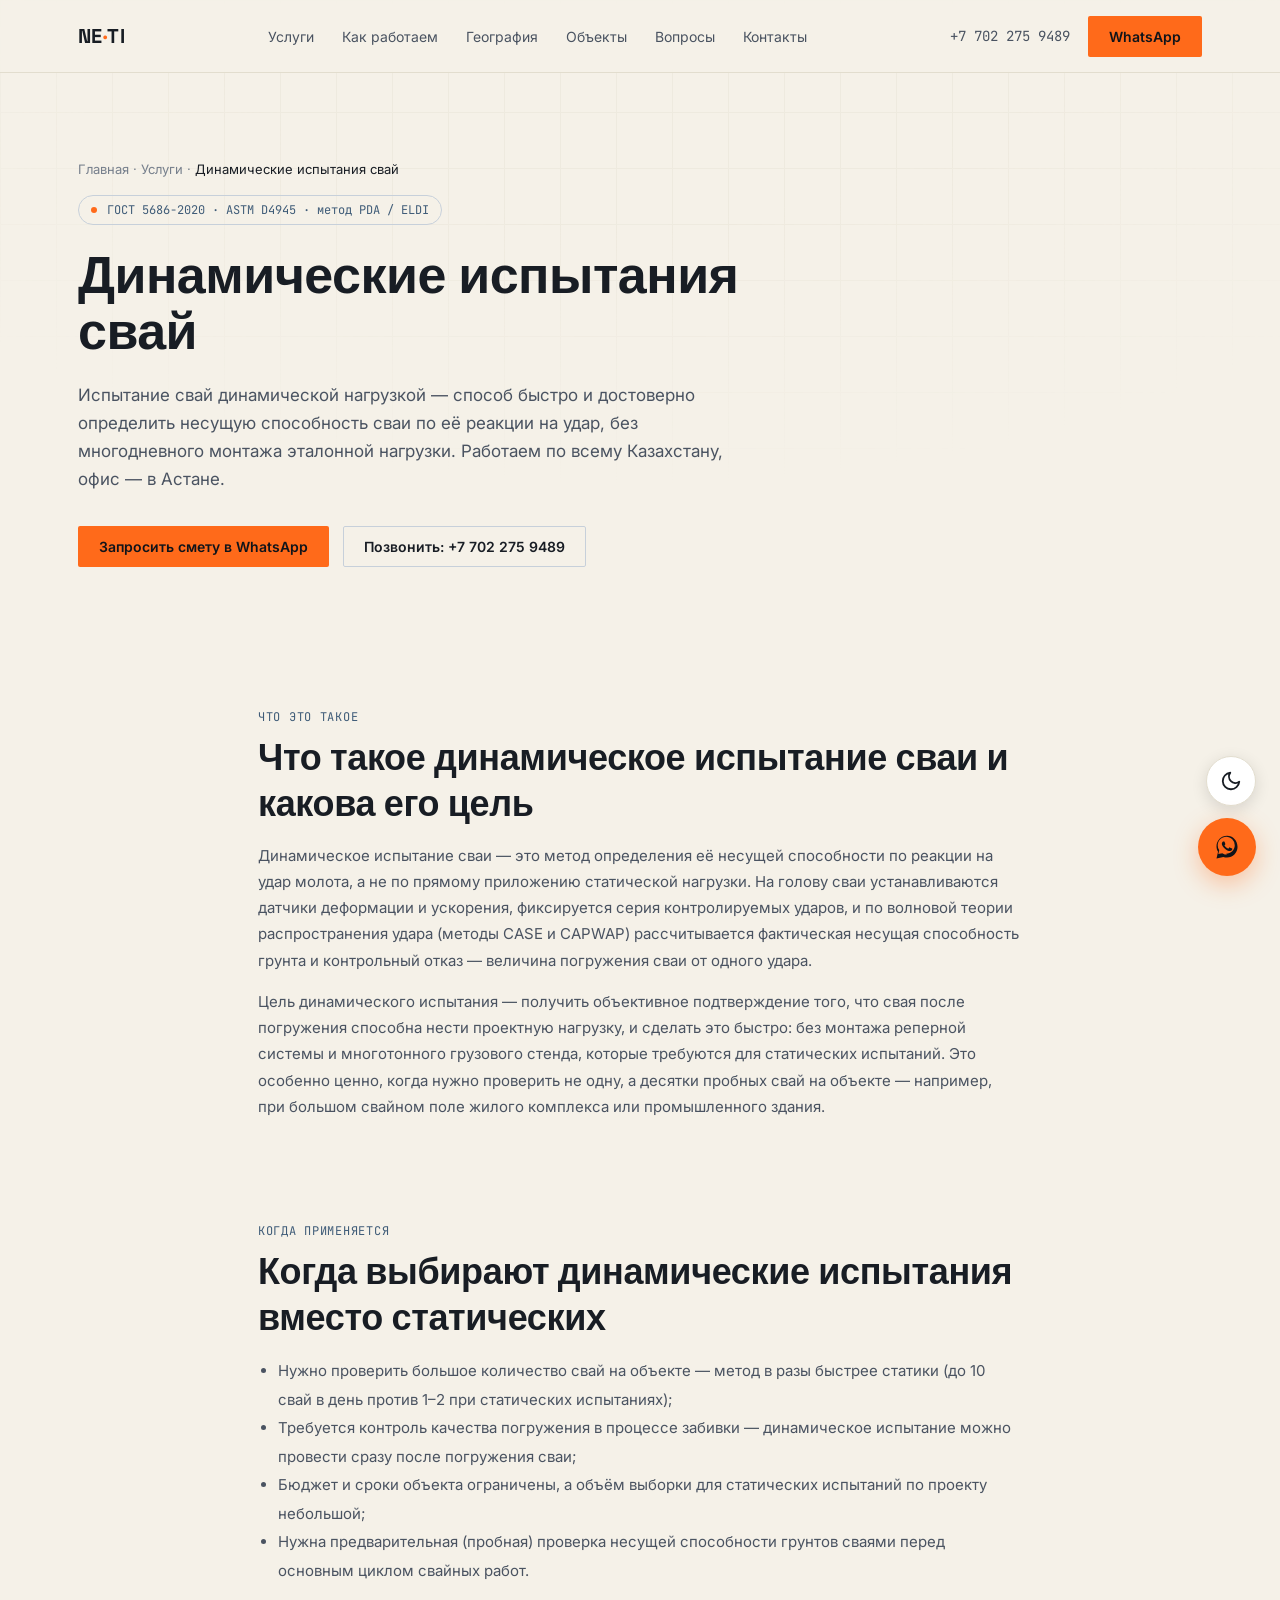
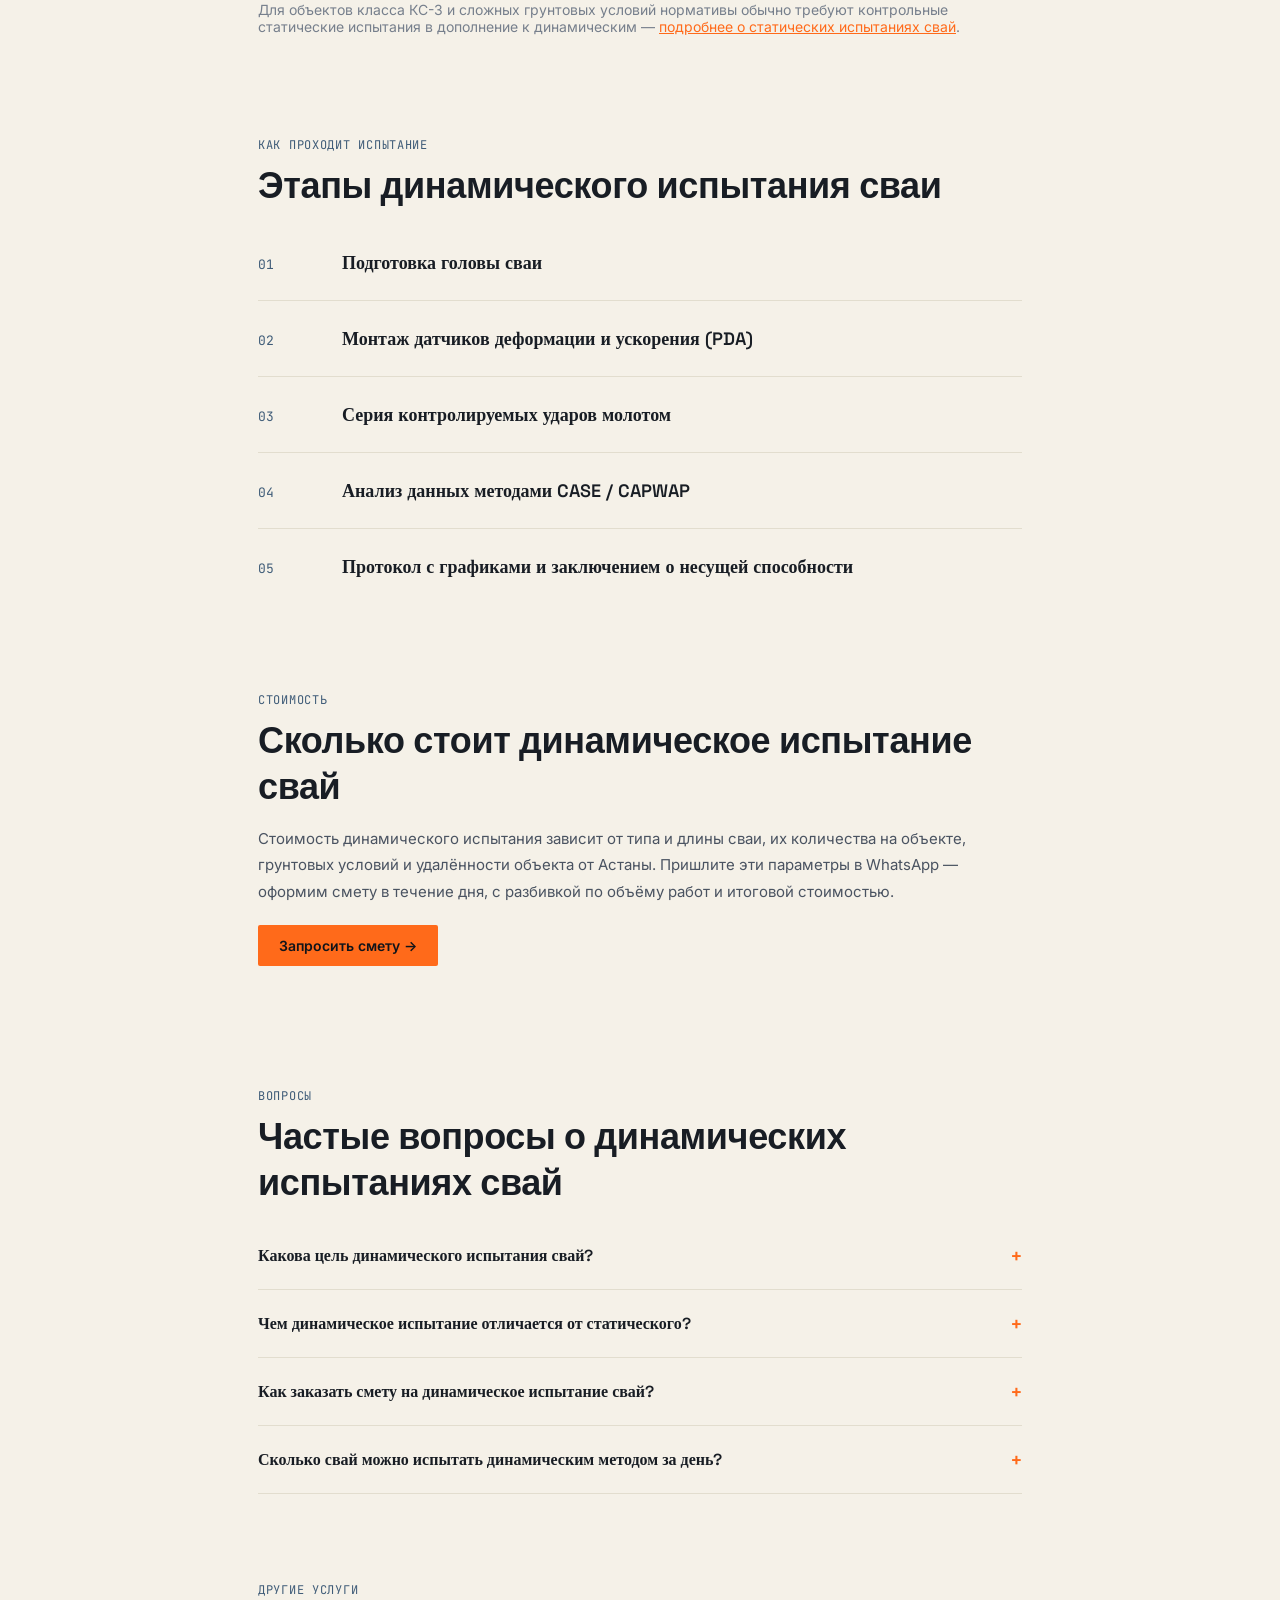
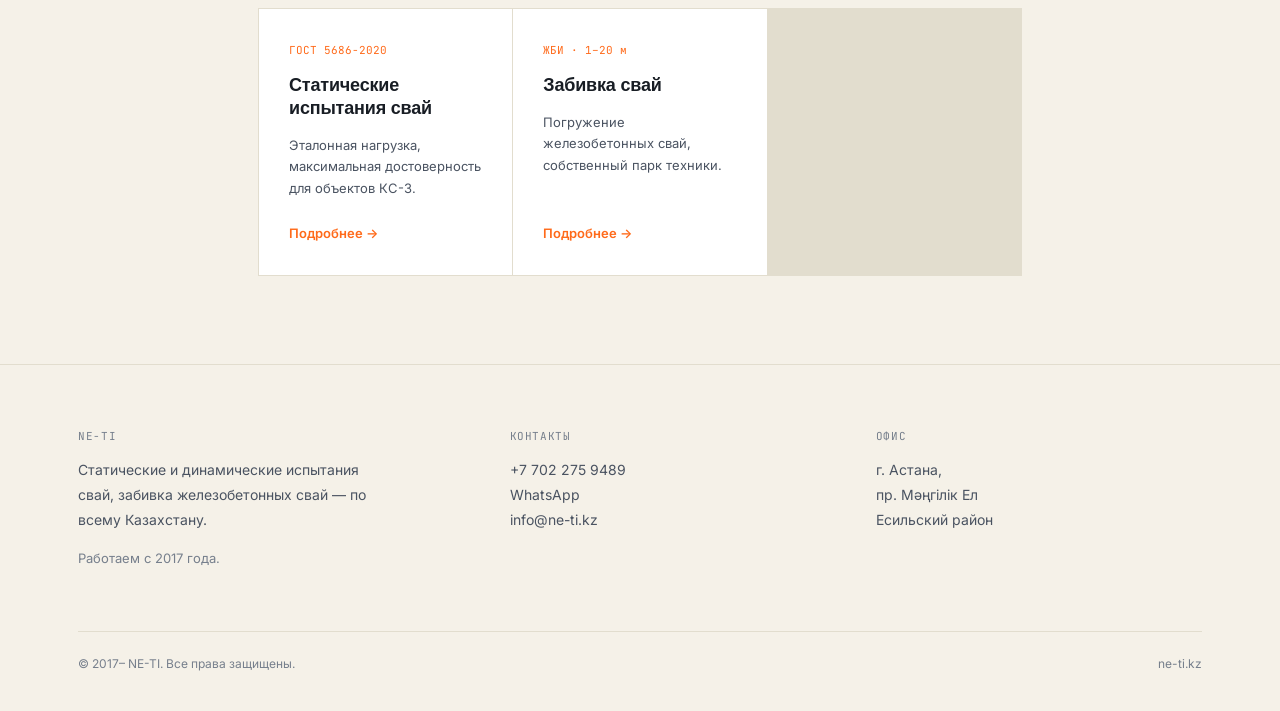
==== dinamicheskie-ispytaniya-svai/index.html @ e2851a37 "Add files via upload" ====
<!DOCTYPE html>
<html lang="ru">
<head>
<script src="/js/theme-init.js"></script>
<meta charset="UTF-8">
<meta name="viewport" content="width=device-width, initial-scale=1.0">
<title>Динамические испытания свай — цена, смета, ГОСТ 5686-2020 | NE-TI, Казахстан</title>
<meta name="description" content="Динамические испытания свай методом PDA/ELDI по ГОСТ 5686-2020: несущая способность, контрольный отказ, смета в течение дня. Работаем по всему Казахстану, офис в Астане.">
<meta name="keywords" content="динамические испытания свай, динамическое испытание свай, испытание свай динамической нагрузкой, динамическое испытание свай смета, цель динамического испытания, метод PDA ELDI, пробные сваи, динамические испытания грунтов, контрольный отказ сваи">
<link rel="canonical" href="https://ne-ti.kz/dinamicheskie-ispytaniya-svai/">

<meta property="og:type" content="website">
<meta property="og:site_name" content="NE-TI">
<meta property="og:title" content="Динамические испытания свай — NE-TI, Казахстан">
<meta property="og:description" content="Испытание свай динамической нагрузкой методом PDA/ELDI по ГОСТ 5686-2020. Смета в течение дня, выезд инженера — 2 дня, по всему Казахстану.">
<meta property="og:url" content="https://ne-ti.kz/dinamicheskie-ispytaniya-svai/">
<meta property="og:image" content="https://ne-ti.kz/images/favicon-512.png">
<meta property="og:locale" content="ru_RU">
<meta name="robots" content="index, follow">
<meta name="geo.region" content="KZ-71">
<meta name="geo.placename" content="Астана">

<link rel="icon" href="/images/favicon.ico" sizes="any">
<link rel="icon" type="image/png" sizes="32x32" href="/images/favicon-32.png">
<link rel="apple-touch-icon" sizes="180x180" href="/images/apple-touch-icon.png">
<meta name="theme-color" content="#10141a">

<link rel="preconnect" href="https://fonts.googleapis.com">
<link rel="preconnect" href="https://fonts.gstatic.com" crossorigin>
<link href="https://fonts.googleapis.com/css2?family=Space+Grotesk:wght@400;500;600;700&family=Inter:wght@400;500;600;700&family=JetBrains+Mono:wght@400;500;600&display=swap" rel="stylesheet">
<link rel="stylesheet" href="/styles.css">

<script type="application/ld+json">
{
  "@context": "https://schema.org",
  "@type": "Service",
  "name": "Динамические испытания свай",
  "serviceType": "Динамическое испытание свай методом PDA/ELDI",
  "description": "Определение несущей способности и контрольного отказа сваи методом PDA/ELDI по ГОСТ 5686-2020.",
  "provider": { "@type": "ProfessionalService", "name": "NE-TI", "telephone": "+7-702-275-9489",
    "address": { "@type": "PostalAddress", "addressLocality": "Астана", "addressCountry": "KZ" } },
  "areaServed": { "@type": "Country", "name": "Казахстан" },
  "url": "https://ne-ti.kz/dinamicheskie-ispytaniya-svai/"
}
</script>
<script type="application/ld+json">
{
  "@context": "https://schema.org",
  "@type": "BreadcrumbList",
  "itemListElement": [
    { "@type": "ListItem", "position": 1, "name": "Главная", "item": "https://ne-ti.kz/" },
    { "@type": "ListItem", "position": 2, "name": "Услуги", "item": "https://ne-ti.kz/#services" },
    { "@type": "ListItem", "position": 3, "name": "Динамические испытания свай", "item": "https://ne-ti.kz/dinamicheskie-ispytaniya-svai/" }
  ]
}
</script>
<script type="application/ld+json">
{
  "@context": "https://schema.org",
  "@type": "FAQPage",
  "mainEntity": [
    {
      "@type": "Question",
      "name": "Какова цель динамического испытания свай?",
      "acceptedAnswer": { "@type": "Answer", "text": "Цель — быстро и без больших затрат определить несущую способность сваи и проконтролировать качество её погружения по отказу. Метод основан на волновой теории удара (PDA/ELDI) и часто применяется для проверки большого числа пробных свай на объекте перед началом основных работ." }
    },
    {
      "@type": "Question",
      "name": "Чем динамическое испытание отличается от статического?",
      "acceptedAnswer": { "@type": "Answer", "text": "Статическое испытание прикладывает к свае реальную эталонную нагрузку и напрямую измеряет осадку — точнее, но дороже и дольше. Динамическое испытание оценивает несущую способность по волновой теории удара — быстрее и дешевле, подходит для проверки большого числа свай на объекте." }
    },
    {
      "@type": "Question",
      "name": "Как заказать смету на динамическое испытание свай?",
      "acceptedAnswer": { "@type": "Answer", "text": "Пришлите в WhatsApp параметры объекта: тип и длину свай, их количество, грунтовые условия и город. В течение дня оформим смету — с методом испытания, объёмом работ и итоговой стоимостью." }
    },
    {
      "@type": "Question",
      "name": "Сколько свай можно испытать динамическим методом за день?",
      "acceptedAnswer": { "@type": "Answer", "text": "На одном объекте методом PDA/ELDI можно проверить до 10 свай в день — это в разы быстрее статических испытаний, поэтому метод часто выбирают для массовой проверки свайного поля." }
    }
  ]
}
</script>
</head>
<body>

<div class="grid-bg"></div>

<header>
  <div class="wrap nav">
    <a href="/" class="logo" aria-label="NE-TI — на главную"><span>NE<span class="dot">·</span>TI</span></a>
    <nav class="navlinks">
      <a href="/#services">Услуги</a>
      <a href="/#process">Как работаем</a>
      <a href="/#coverage">География</a>
      <a href="/#cases">Объекты</a>
      <a href="/#faq">Вопросы</a>
      <a href="/#contact">Контакты</a>
    </nav>
    <div class="nav-right">
      <a class="phone-link" href="tel:+77022759489">+7 702 275 9489</a>
      <a class="btn btn-accent" href="https://wa.me/77022759489?text=Здравствуйте!%20Нужна%20смета%20на%20динамические%20испытания%20свай." target="_blank" rel="noopener">WhatsApp</a>
    </div>
  </div>
</header>

<main>
  <section class="hero" style="padding-bottom:20px;">
    <div class="wrap">
      <div style="font-size:13px;color:var(--muted);margin-bottom:18px;">
        <a href="/" style="color:var(--muted);text-decoration:none;">Главная</a> ·
        <a href="/#services" style="color:var(--muted);text-decoration:none;">Услуги</a> ·
        <span style="color:var(--paper);">Динамические испытания свай</span>
      </div>
      <div class="eyebrow"><span class="pulse"></span> ГОСТ 5686-2020 · ASTM D4945 · метод PDA / ELDI</div>
      <h1 style="max-width:22ch;">Динамические испытания свай</h1>
      <p class="hero-sub" style="max-width:62ch;">Испытание свай динамической нагрузкой — способ быстро и достоверно определить несущую способность сваи по её реакции на удар, без многодневного монтажа эталонной нагрузки. Работаем по всему Казахстану, офис — в Астане.</p>
      <div class="hero-ctas">
        <a class="btn btn-accent" href="https://wa.me/77022759489?text=Здравствуйте!%20Нужна%20смета%20на%20динамические%20испытания%20свай." target="_blank" rel="noopener">Запросить смету в WhatsApp</a>
        <a class="btn btn-ghost" href="tel:+77022759489">Позвонить: +7 702 275 9489</a>
      </div>
    </div>
  </section>

  <section>
    <div class="wrap" style="max-width:820px;">
      <div class="kicker">Что это такое</div>
      <h2 style="max-width:none;">Что такое динамическое испытание сваи и какова его цель</h2>
      <p style="font-size:15px;line-height:1.75;color:var(--paper-dim);margin-top:16px;">
        Динамическое испытание сваи — это метод определения её несущей способности по реакции на удар молота, а не по прямому приложению статической нагрузки. На голову сваи устанавливаются датчики деформации и ускорения, фиксируется серия контролируемых ударов, и по волновой теории распространения удара (методы CASE и CAPWAP) рассчитывается фактическая несущая способность грунта и контрольный отказ — величина погружения сваи от одного удара.
      </p>
      <p style="font-size:15px;line-height:1.75;color:var(--paper-dim);margin-top:14px;">
        Цель динамического испытания — получить объективное подтверждение того, что свая после погружения способна нести проектную нагрузку, и сделать это быстро: без монтажа реперной системы и многотонного грузового стенда, которые требуются для статических испытаний. Это особенно ценно, когда нужно проверить не одну, а десятки пробных свай на объекте — например, при большом свайном поле жилого комплекса или промышленного здания.
      </p>
    </div>
  </section>

  <section style="padding-top:0;">
    <div class="wrap" style="max-width:820px;">
      <div class="kicker">Когда применяется</div>
      <h2 style="max-width:none;">Когда выбирают динамические испытания вместо статических</h2>
      <ul style="font-size:15px;line-height:1.9;color:var(--paper-dim);margin-top:16px;padding-left:20px;">
        <li>Нужно проверить большое количество свай на объекте — метод в разы быстрее статики (до 10 свай в день против 1–2 при статических испытаниях);</li>
        <li>Требуется контроль качества погружения в процессе забивки — динамическое испытание можно провести сразу после погружения сваи;</li>
        <li>Бюджет и сроки объекта ограничены, а объём выборки для статических испытаний по проекту небольшой;</li>
        <li>Нужна предварительная (пробная) проверка несущей способности грунтов сваями перед основным циклом свайных работ.</li>
      </ul>
      <p style="font-size:14px;color:var(--muted);margin-top:16px;">Для объектов класса КС-3 и сложных грунтовых условий нормативы обычно требуют контрольные статические испытания в дополнение к динамическим — <a href="/staticheskie-ispytaniya-svai/" style="color:var(--accent);">подробнее о статических испытаниях свай</a>.</p>
    </div>
  </section>

  <section style="padding-top:0;">
    <div class="wrap" style="max-width:820px;">
      <div class="kicker">Как проходит испытание</div>
      <h2 style="max-width:none;">Этапы динамического испытания сваи</h2>
      <div class="process" style="border-top:none;margin-top:16px;">
        <div class="process-row" style="grid-template-columns:60px 1fr;">
          <div class="p-num">01</div>
          <div class="p-title" style="grid-column:2;">Подготовка головы сваи</div>
        </div>
        <div class="process-row" style="grid-template-columns:60px 1fr;">
          <div class="p-num">02</div>
          <div class="p-title" style="grid-column:2;">Монтаж датчиков деформации и ускорения (PDA)</div>
        </div>
        <div class="process-row" style="grid-template-columns:60px 1fr;">
          <div class="p-num">03</div>
          <div class="p-title" style="grid-column:2;">Серия контролируемых ударов молотом</div>
        </div>
        <div class="process-row" style="grid-template-columns:60px 1fr;">
          <div class="p-num">04</div>
          <div class="p-title" style="grid-column:2;">Анализ данных методами CASE / CAPWAP</div>
        </div>
        <div class="process-row" style="grid-template-columns:60px 1fr;border-bottom:none;">
          <div class="p-num">05</div>
          <div class="p-title" style="grid-column:2;">Протокол с графиками и заключением о несущей способности</div>
        </div>
      </div>
    </div>
  </section>

  <section style="padding-top:0;">
    <div class="wrap" style="max-width:820px;">
      <div class="kicker">Стоимость</div>
      <h2 style="max-width:none;">Сколько стоит динамическое испытание свай</h2>
      <p style="font-size:15px;line-height:1.75;color:var(--paper-dim);margin-top:16px;">
        Стоимость динамического испытания зависит от типа и длины сваи, их количества на объекте, грунтовых условий и удалённости объекта от Астаны. Пришлите эти параметры в WhatsApp — оформим смету в течение дня, с разбивкой по объёму работ и итоговой стоимостью.
      </p>
      <div class="hero-ctas" style="margin-top:20px;">
        <a class="btn btn-accent" href="https://wa.me/77022759489?text=Здравствуйте!%20Нужна%20смета%20на%20динамические%20испытания%20свай." target="_blank" rel="noopener">Запросить смету →</a>
      </div>
    </div>
  </section>

  <section id="faq" style="padding-top:0;">
    <div class="wrap" style="max-width:820px;">
      <div class="kicker">Вопросы</div>
      <h2 style="max-width:none;">Частые вопросы о динамических испытаниях свай</h2>
      <div class="faq-list" style="margin-top:16px;">
        <div class="faq-item">
          <div class="faq-q">Какова цель динамического испытания свай?<span class="plus">+</span></div>
          <div class="faq-a"><p>Цель — быстро и без больших затрат определить несущую способность сваи и проконтролировать качество её погружения по отказу. Метод основан на волновой теории удара (PDA/ELDI) и часто применяется для проверки большого числа пробных свай на объекте перед началом основных работ.</p></div>
        </div>
        <div class="faq-item">
          <div class="faq-q">Чем динамическое испытание отличается от статического?<span class="plus">+</span></div>
          <div class="faq-a"><p>Статическое испытание прикладывает к свае реальную эталонную нагрузку и напрямую измеряет осадку — точнее, но дороже и дольше. Динамическое испытание оценивает несущую способность по волновой теории удара — быстрее и дешевле, подходит для проверки большого числа свай на объекте.</p></div>
        </div>
        <div class="faq-item">
          <div class="faq-q">Как заказать смету на динамическое испытание свай?<span class="plus">+</span></div>
          <div class="faq-a"><p>Пришлите в WhatsApp параметры объекта: тип и длину свай, их количество, грунтовые условия и город. В течение дня оформим смету — с методом испытания, объёмом работ и итоговой стоимостью.</p></div>
        </div>
        <div class="faq-item">
          <div class="faq-q">Сколько свай можно испытать динамическим методом за день?<span class="plus">+</span></div>
          <div class="faq-a"><p>На одном объекте методом PDA/ELDI можно проверить до 10 свай в день — это в разы быстрее статических испытаний, поэтому метод часто выбирают для массовой проверки свайного поля.</p></div>
        </div>
      </div>
    </div>
  </section>

  <section style="padding-top:0;">
    <div class="wrap" style="max-width:820px;">
      <div class="kicker">Другие услуги</div>
      <div class="services" style="border:1px solid var(--line);">
        <div class="service">
          <span class="code">ГОСТ 5686-2020</span>
          <h3 style="font-size:18px;">Статические испытания свай</h3>
          <p style="font-size:13px;">Эталонная нагрузка, максимальная достоверность для объектов КС-3.</p>
          <a class="cta" href="/staticheskie-ispytaniya-svai/">Подробнее →</a>
        </div>
        <div class="service">
          <span class="code">ЖБИ · 1–20 м</span>
          <h3 style="font-size:18px;">Забивка свай</h3>
          <p style="font-size:13px;">Погружение железобетонных свай, собственный парк техники.</p>
          <a class="cta" href="/zabivka-svai/">Подробнее →</a>
        </div>
      </div>
    </div>
  </section>
</main>

<footer id="contact">
  <div class="wrap">
    <div class="foot-grid">
      <div class="foot-col">
        <div class="foot-label">NE-TI</div>
        <p style="max-width:34ch;">Статические и динамические испытания свай, забивка железобетонных свай — по всему Казахстану.</p>
        <p style="max-width:34ch;color:var(--muted);font-size:13px;margin-top:8px;">Работаем с 2017 года.</p>
      </div>
      <div class="foot-col">
        <div class="foot-label">Контакты</div>
        <a href="tel:+77022759489">+7 702 275 9489</a>
        <a href="https://wa.me/77022759489" target="_blank" rel="noopener">WhatsApp</a>
        <a href="mailto:info@ne-ti.kz">info@ne-ti.kz</a>
      </div>
      <div class="foot-col">
        <div class="foot-label">Офис</div>
        <p>г. Астана,<br>пр. Мәңгілік Ел<br>Есильский район</p>
      </div>
    </div>
    <div class="foot-bottom">
      <span>© 2017–<span id="year"></span> NE-TI. Все права защищены.</span>
      <span>ne-ti.kz</span>
    </div>
  </div>
</footer>

<button class="theme-toggle" id="themeToggle" type="button" aria-label="Переключить тему">
  <svg class="icon-moon" viewBox="0 0 24 24" fill="none" stroke-width="2" stroke-linecap="round" stroke-linejoin="round"><path d="M21 12.79A9 9 0 1 1 11.21 3 7 7 0 0 0 21 12.79z"/></svg>
  <svg class="icon-sun" viewBox="0 0 24 24" fill="none" stroke-width="2" stroke-linecap="round" stroke-linejoin="round"><circle cx="12" cy="12" r="4"/><path d="M12 2v2M12 20v2M4.93 4.93l1.41 1.41M17.66 17.66l1.41 1.41M2 12h2M20 12h2M4.93 19.07l1.41-1.41M17.66 6.34l1.41-1.41"/></svg>
</button>

<a class="wa-float" href="https://wa.me/77022759489?text=Здравствуйте!%20Нужна%20смета%20на%20динамические%20испытания%20свай." target="_blank" rel="noopener" aria-label="Написать в WhatsApp">
  <svg viewBox="0 0 32 32" fill="#10141a"><path d="M16.02 3C9.4 3 4 8.4 4 15.02c0 2.32.63 4.5 1.75 6.38L4 29l7.78-1.7a11.9 11.9 0 0 0 4.24.78h.02c6.62 0 12-5.4 12-12.02C28.04 8.4 22.65 3 16.02 3zm0 21.7h-.02a9.7 9.7 0 0 1-4.94-1.36l-.35-.21-4.62 1.01 1.02-4.5-.23-.37a9.68 9.68 0 0 1-1.5-5.25c0-5.36 4.37-9.72 9.75-9.72 2.6 0 5.05 1.02 6.89 2.86a9.65 9.65 0 0 1 2.85 6.87c0 5.36-4.37 9.72-9.85 9.72zm5.34-7.28c-.29-.15-1.74-.86-2.01-.96-.27-.1-.47-.15-.66.15-.2.29-.76.95-.93 1.15-.17.2-.34.22-.63.07-.29-.15-1.22-.45-2.32-1.43-.86-.76-1.44-1.7-1.61-1.99-.17-.29-.02-.45.13-.6.13-.13.29-.34.44-.51.15-.17.2-.29.29-.49.1-.2.05-.37-.02-.51-.07-.15-.66-1.6-.91-2.18-.24-.58-.48-.5-.66-.51h-.56c-.2 0-.51.07-.78.37-.27.29-1.02 1-1.02 2.43s1.05 2.82 1.2 3.01c.15.2 2.07 3.17 5.03 4.44.7.3 1.25.48 1.68.62.7.22 1.34.19 1.85.11.56-.08 1.74-.71 1.98-1.4.24-.68.24-1.27.17-1.4-.07-.12-.27-.2-.56-.34z"/></svg>
</a>

<script src="/js/site.js"></script>
</body>
</html>
---- styles.css ----
:root,
  html[data-theme="light"]{
    --bg:#f5f1e8;
    --bg-panel:#ffffff;
    --bg-panel-2:#faf7ef;
    --line:#e2ddce;
    --steel:#3f5c78;
    --steel-dim:#c7d0da;
    --accent:#ff6a1a;
    --accent-dim:#e0580f;
    --paper:#181d24;
    --paper-dim:#4a5361;
    --muted:#767f8c;
    --mono-num:#c14e14;
    --bg-header:rgba(245,241,232,.86);
    --radius:2px;
    --maxw:1180px;
  }
  html[data-theme="dark"]{
    --bg:#10141a;
    --bg-panel:#171d26;
    --bg-panel-2:#1c2430;
    --line:#262e3b;
    --steel:#5c7fa8;
    --steel-dim:#3a4a5e;
    --accent:#ff6a1a;
    --accent-dim:#c9531a;
    --paper:#eae7de;
    --paper-dim:#b7bcc6;
    --muted:#7c8798;
    --mono-num:#ffb27a;
    --bg-header:rgba(16,20,26,.86);
  }
  *{box-sizing:border-box;}
  html{scroll-behavior:smooth;}
  body{
    margin:0;
    background:var(--bg);
    color:var(--paper);
    font-family:'Inter',sans-serif;
    -webkit-font-smoothing:antialiased;
    overflow-x:hidden;
    transition:background .25s ease, color .25s ease;
  }
  h1,h2,h3,.disp{
    font-family:'Space Grotesk',sans-serif;
    color:var(--paper);
    letter-spacing:-0.01em;
    margin:0;
  }
  .mono{font-family:'JetBrains Mono',monospace;}
  a{color:inherit;}
  .wrap{max-width:var(--maxw);margin:0 auto;padding:0 28px;}
  img,svg{display:block;max-width:100%;}
  ::selection{background:var(--accent);color:#10141a;}

  /* subtle blueprint grid background */
  .grid-bg{
    position:fixed;inset:0;z-index:0;pointer-events:none;
    background-image:
      linear-gradient(var(--line) 1px, transparent 1px),
      linear-gradient(90deg, var(--line) 1px, transparent 1px);
    background-size:56px 56px;
    opacity:.35;
    mask-image:radial-gradient(ellipse 80% 60% at 50% 0%, #000 40%, transparent 90%);
  }

  /* header */
  header{
    position:sticky;top:0;z-index:50;
    background:var(--bg-header);
    backdrop-filter:blur(10px);
    border-bottom:1px solid var(--line);
  }
  .nav{display:flex;align-items:center;justify-content:space-between;height:72px;}
  .logo{font-family:'Space Grotesk';font-weight:700;font-size:20px;letter-spacing:.02em;display:flex;align-items:center;gap:10px;text-decoration:none;cursor:pointer;}
  .logo .dot{color:var(--accent);}
  .navlinks{display:flex;gap:28px;font-size:14px;color:var(--paper-dim);}
  .navlinks a{text-decoration:none;transition:color .15s;}
  .navlinks a:hover{color:var(--paper);}
  .nav-right{display:flex;align-items:center;gap:18px;}
  .phone-link{font-family:'JetBrains Mono';font-size:14px;color:var(--paper-dim);text-decoration:none;white-space:nowrap;}
  .btn{
    display:inline-flex;align-items:center;gap:8px;
    padding:11px 20px;border-radius:var(--radius);
    font-size:14px;font-weight:600;text-decoration:none;
    border:1px solid transparent;cursor:pointer;
    transition:transform .15s ease, background .15s ease, border-color .15s ease;
    white-space:nowrap;
  }
  .btn-accent{background:var(--accent);color:#10141a;}
  .btn-accent:hover{background:#ff7d3a;transform:translateY(-1px);}
  .btn-ghost{background:transparent;color:var(--paper);border-color:var(--steel-dim);}
  .btn-ghost:hover{border-color:var(--steel);}
  .navlinks-hide{display:none;}
  @media(max-width:880px){.navlinks{display:none;} .phone-link{display:none;}}

  /* hero */
  .hero{position:relative;z-index:1;padding:88px 0 40px;}
  .hero-grid{
    display:grid;
    grid-template-columns:1.05fr .95fr;
    grid-template-areas:
      "text diagram"
      "text salah";
    gap:24px 56px;
    align-items:start;
  }
  .hero-grid > .hero-text{align-self:center;}
  @media(max-width:980px){
    .hero-grid{
      grid-template-columns:1fr;
      grid-template-areas:
        "salah"
        "text"
        "diagram";
      gap:28px;
    }
  }
  .eyebrow{
    display:inline-flex;align-items:center;gap:10px;
    font-family:'JetBrains Mono';font-size:12px;color:var(--steel);
    border:1px solid var(--steel-dim);padding:6px 12px;border-radius:20px;
    margin-bottom:22px;
  }
  .eyebrow .pulse{width:6px;height:6px;border-radius:50%;background:var(--accent);animation:pulse 2s infinite;}
  @keyframes pulse{0%,100%{opacity:1;}50%{opacity:.25;}}
  h1{font-size:clamp(32px,4.4vw,52px);line-height:1.08;font-weight:700;}
  h1 em{font-style:normal;color:var(--accent);}
  .hero-sub{font-size:17px;line-height:1.65;color:var(--paper-dim);max-width:52ch;margin:22px 0 32px;}
  .hero-ctas{display:flex;gap:14px;flex-wrap:wrap;margin-bottom:34px;}
  .hero-meta{display:flex;gap:32px;flex-wrap:wrap;font-size:13px;color:var(--muted);}
  .hero-meta b{display:block;color:var(--paper);font-family:'JetBrains Mono';font-size:20px;font-weight:600;}

  /* diagram */
  .diagram-card{
    /* фиксированная тёмная "приборная" панель — не зависит от темы сайта, как экран датчика */
    --bg-panel:#171d26;
    --bg-panel-2:#1c2430;
    --line:#262e3b;
    --steel:#5c7fa8;
    --paper:#eae7de;
    --paper-dim:#b7bcc6;
    --muted:#7c8798;
    --mono-num:#ffb27a;
    --accent:#ff6a1a;
    background:var(--bg-panel);border:1px solid var(--line);border-radius:6px;
    padding:22px 22px 16px;position:relative;
  }
  .diagram-head{display:flex;justify-content:space-between;align-items:center;margin-bottom:8px;}
  .diagram-title{font-family:'JetBrains Mono';font-size:12px;color:var(--muted);text-transform:uppercase;letter-spacing:.06em;}
  .diagram-readout{font-family:'JetBrains Mono';font-size:12px;color:var(--mono-num);text-align:right;}
  .diagram-readout b{font-size:22px;display:block;color:var(--accent);}
  .layer-label{font-family:'JetBrains Mono';font-size:10px;fill:var(--muted);}
  .layer-label-active{fill:var(--paper);}
  .depth-tick{font-family:'JetBrains Mono';font-size:10px;fill:var(--muted);}
  .soil-layer{transition:opacity .2s;cursor:default;}
  .soil-layer:hover{opacity:.85;}
  .pile-rod{stroke:var(--paper-dim);}
  .load-arrow{fill:var(--accent);}

  /* prayer times widget — compact, Sajda-style */
  .salah-card{
    background:var(--bg-panel);border:1px solid var(--line);border-radius:10px;
    padding:14px 16px;
  }
  .salah-top{display:flex;justify-content:space-between;align-items:flex-start;}
  .salah-next-label{font-size:11px;color:var(--muted);text-transform:uppercase;letter-spacing:.04em;}
  .salah-next-name{font-family:'Space Grotesk';font-weight:600;font-size:15px;color:var(--paper);margin-top:2px;}
  .salah-timer{font-family:'JetBrains Mono';font-weight:600;font-size:24px;color:var(--paper);letter-spacing:.02em;margin-top:2px;}
  .salah-city{text-align:right;}
  .salah-city b{font-family:'Space Grotesk';font-size:14px;color:var(--paper);display:block;}
  .salah-city span{font-size:11px;color:var(--muted);}
  .salah-row{display:grid;grid-template-columns:repeat(6,1fr);gap:5px;margin-top:12px;}
  .salah-chip{
    background:var(--bg);border-radius:6px;padding:7px 2px;text-align:center;
    transition:background .2s;
  }
  .salah-chip.active{background:var(--accent);}
  .salah-chip.active .salah-chip-name,
  .salah-chip.active .salah-chip-time{color:#10141a;}
  .salah-chip-name{font-size:9.5px;color:var(--muted);display:block;}
  .salah-chip-time{font-family:'JetBrains Mono';font-size:11.5px;font-weight:600;color:var(--paper);display:block;margin-top:3px;}

  /* section shell */
  section{position:relative;z-index:1;padding:88px 0;}
  .section-head{display:flex;justify-content:space-between;align-items:flex-end;gap:20px;margin-bottom:48px;flex-wrap:wrap;}
  .kicker{font-family:'JetBrains Mono';font-size:12px;color:var(--steel);letter-spacing:.06em;text-transform:uppercase;margin-bottom:10px;}
  h2{font-size:clamp(26px,3vw,36px);font-weight:600;max-width:20ch;}
  .section-note{max-width:42ch;font-size:14px;color:var(--muted);line-height:1.6;}
  hr.rule{border:none;border-top:1px solid var(--line);margin:0;}

  /* services */
  .services{display:grid;grid-template-columns:repeat(3,1fr);gap:1px;background:var(--line);border:1px solid var(--line);}
  @media(max-width:900px){.services{grid-template-columns:1fr;}}
  .service{background:var(--bg-panel);padding:34px 30px;display:flex;flex-direction:column;gap:16px;}
  .service .code{font-family:'JetBrains Mono';font-size:11px;color:var(--accent);}
  .service h3{font-size:21px;font-weight:600;}
  .service p{font-size:14px;line-height:1.65;color:var(--paper-dim);margin:0;}
  .service ul{margin:0;padding:0;list-style:none;font-size:13px;color:var(--muted);display:flex;flex-direction:column;gap:8px;}
  .service li{padding-left:16px;position:relative;}
  .service li::before{content:'—';position:absolute;left:0;color:var(--steel);}
  .service .cta{margin-top:auto;padding-top:10px;font-size:13px;font-weight:600;color:var(--accent);text-decoration:none;display:inline-flex;align-items:center;gap:6px;}
  .service .cta:hover{color:#ff7d3a;}

  /* process */
  .process{display:flex;flex-direction:column;border-top:1px solid var(--line);}
  .process-row{display:grid;grid-template-columns:80px 1fr 1fr;gap:24px;padding:26px 0;border-bottom:1px solid var(--line);align-items:baseline;}
  @media(max-width:760px){.process-row{grid-template-columns:44px 1fr;}.process-row .p-desc{grid-column:2;}}
  .p-num{font-family:'JetBrains Mono';font-size:13px;color:var(--steel);}
  .p-title{font-size:18px;font-weight:600;font-family:'Space Grotesk';}
  .p-desc{font-size:14px;color:var(--muted);line-height:1.6;}

  /* coverage */
  .coverage-grid{display:grid;grid-template-columns:1fr 1fr;gap:56px;}
  @media(max-width:900px){.coverage-grid{grid-template-columns:1fr;gap:32px;}}
  .city-tags{display:flex;flex-wrap:wrap;gap:10px;margin-top:22px;}
  .city-tag{
    font-family:'JetBrains Mono';font-size:12px;color:var(--paper-dim);
    border:1px solid var(--line);padding:7px 13px;border-radius:20px;
  }
  .city-tag.hq{border-color:var(--accent);color:var(--accent);}
  .stat-list{display:grid;grid-template-columns:1fr 1fr;gap:24px;}
  .stat{border-left:2px solid var(--steel-dim);padding-left:16px;}
  .stat b{display:block;font-family:'JetBrains Mono';font-size:30px;color:var(--paper);font-weight:600;}
  .stat span{font-size:13px;color:var(--muted);}

  /* cases / portfolio */
  .cases-grid{display:grid;grid-template-columns:repeat(3,1fr);gap:20px;}
  @media(max-width:980px){.cases-grid{grid-template-columns:repeat(2,1fr);}}
  @media(max-width:620px){.cases-grid{grid-template-columns:1fr;}}
  .case-row{
    background:var(--bg-panel);border:1px solid var(--line);border-radius:6px;
    overflow:hidden;cursor:zoom-in;
  }
  .case-thumb{
    width:100%;aspect-ratio:4/3;overflow:hidden;position:relative;
    background:var(--bg-panel-2);
  }
  .case-thumb img{width:100%;height:100%;object-fit:cover;display:block;transition:transform .35s ease;}
  .case-row:hover .case-thumb img{transform:scale(1.05);}
  .case-thumb::after{
    content:'⤢';position:absolute;top:10px;right:10px;
    width:30px;height:30px;border-radius:50%;
    background:rgba(16,20,26,.55);color:#fff;
    display:flex;align-items:center;justify-content:center;font-size:15px;
    opacity:0;transition:opacity .2s ease;
  }
  .case-row:hover .case-thumb::after{opacity:1;}
  .case-info{padding:14px 16px 16px;}
  .case-title{font-family:'Space Grotesk';font-size:15px;font-weight:600;color:var(--paper);line-height:1.3;}
  .case-meta{font-family:'JetBrains Mono';font-size:12px;color:var(--muted);margin-top:6px;display:flex;flex-wrap:wrap;gap:8px;}
  .case-meta .tonnage{color:var(--accent-dim);}

  /* lightbox */
  .lightbox{
    position:fixed;inset:0;z-index:100;background:rgba(10,12,16,.92);
    display:none;align-items:center;justify-content:center;padding:32px;
    cursor:zoom-out;
  }
  .lightbox.open{display:flex;}
  .lightbox img{max-width:min(90vw,900px);max-height:85vh;border-radius:4px;box-shadow:0 20px 60px rgba(0,0,0,.5);display:block;}
  .lightbox-caption{
    position:absolute;bottom:28px;left:0;right:0;text-align:center;
    font-family:'JetBrains Mono';font-size:13px;color:#eae7de;
  }
  .lightbox-close{
    position:absolute;top:20px;right:24px;width:40px;height:40px;border-radius:50%;
    background:rgba(255,255,255,.1);color:#fff;border:none;font-size:20px;cursor:pointer;
    display:flex;align-items:center;justify-content:center;
  }
  .lightbox-close:hover{background:rgba(255,255,255,.2);}

  /* faq */
  .faq-item{border-bottom:1px solid var(--line);}
  .faq-q{
    display:flex;justify-content:space-between;align-items:center;gap:20px;
    padding:22px 0;cursor:pointer;font-weight:600;font-size:16px;font-family:'Space Grotesk';
  }
  .faq-q .plus{font-family:'JetBrains Mono';color:var(--accent);font-size:18px;transition:transform .2s;flex-shrink:0;}
  .faq-item.open .plus{transform:rotate(45deg);}
  .faq-a{max-height:0;overflow:hidden;transition:max-height .25s ease;}
  .faq-a p{font-size:14px;color:var(--paper-dim);line-height:1.7;padding:0 0 22px;max-width:70ch;margin:0;}

  /* contact / footer */
  footer{border-top:1px solid var(--line);padding:64px 0 40px;position:relative;z-index:1;}
  .foot-grid{display:grid;grid-template-columns:1.2fr 1fr 1fr;gap:40px;margin-bottom:48px;}
  @media(max-width:820px){.foot-grid{grid-template-columns:1fr;gap:32px;}}
  .foot-label{font-family:'JetBrains Mono';font-size:11px;color:var(--muted);text-transform:uppercase;letter-spacing:.06em;margin-bottom:14px;}
  .foot-col p, .foot-col a{font-size:14px;color:var(--paper-dim);line-height:1.8;text-decoration:none;display:block;}
  .foot-col a:hover{color:var(--paper);}
  .foot-bottom{display:flex;justify-content:space-between;flex-wrap:wrap;gap:12px;font-size:12px;color:var(--muted);padding-top:24px;border-top:1px solid var(--line);}

  /* sticky whatsapp */
  .wa-float{
    position:fixed;bottom:24px;right:24px;z-index:60;
    width:58px;height:58px;border-radius:50%;
    background:var(--accent);display:flex;align-items:center;justify-content:center;
    box-shadow:0 8px 24px rgba(255,106,26,.35);
    text-decoration:none;
  }
  .wa-float svg{width:28px;height:28px;}
  .wa-float{animation:float-pulse 2.6s infinite;}
  @keyframes float-pulse{0%,100%{box-shadow:0 8px 24px rgba(255,106,26,.35);}50%{box-shadow:0 8px 30px rgba(255,106,26,.6);}}

  /* theme toggle — stacked above the WhatsApp button, bottom right */
  .theme-toggle{
    position:fixed;bottom:94px;right:24px;z-index:60;
    width:50px;height:50px;border-radius:50%;
    background:var(--bg-panel);border:1px solid var(--line);
    display:flex;align-items:center;justify-content:center;
    cursor:pointer;box-shadow:0 4px 16px rgba(0,0,0,.12);
    transition:border-color .15s ease, transform .15s ease;
    padding:0;
  }
  .theme-toggle:hover{border-color:var(--steel);transform:translateY(-1px);}
  .theme-toggle svg{width:22px;height:22px;stroke:var(--paper);}
  .theme-toggle .icon-sun{display:none;}
  html[data-theme="dark"] .theme-toggle .icon-sun{display:block;}
  html[data-theme="dark"] .theme-toggle .icon-moon{display:none;}

  @media(prefers-reduced-motion: reduce){
    *{animation:none !important; transition:none !important;}
  }
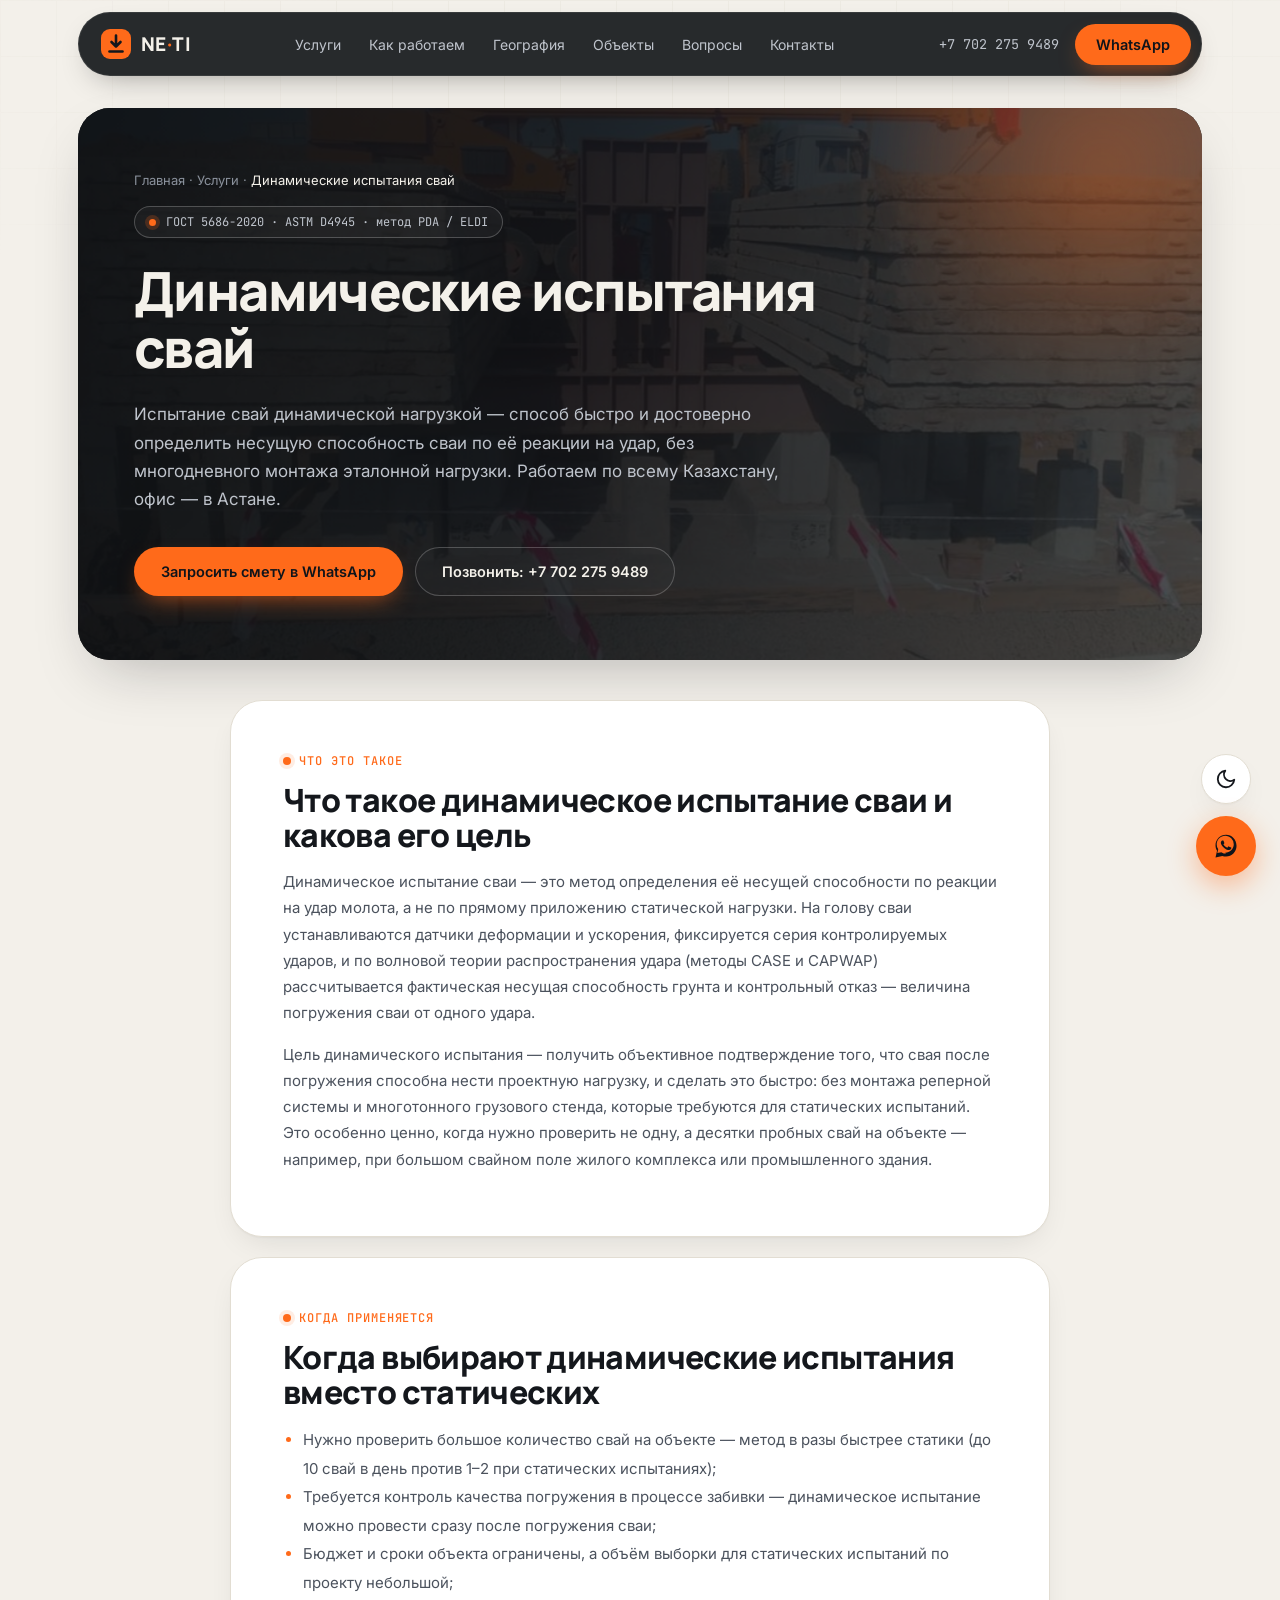
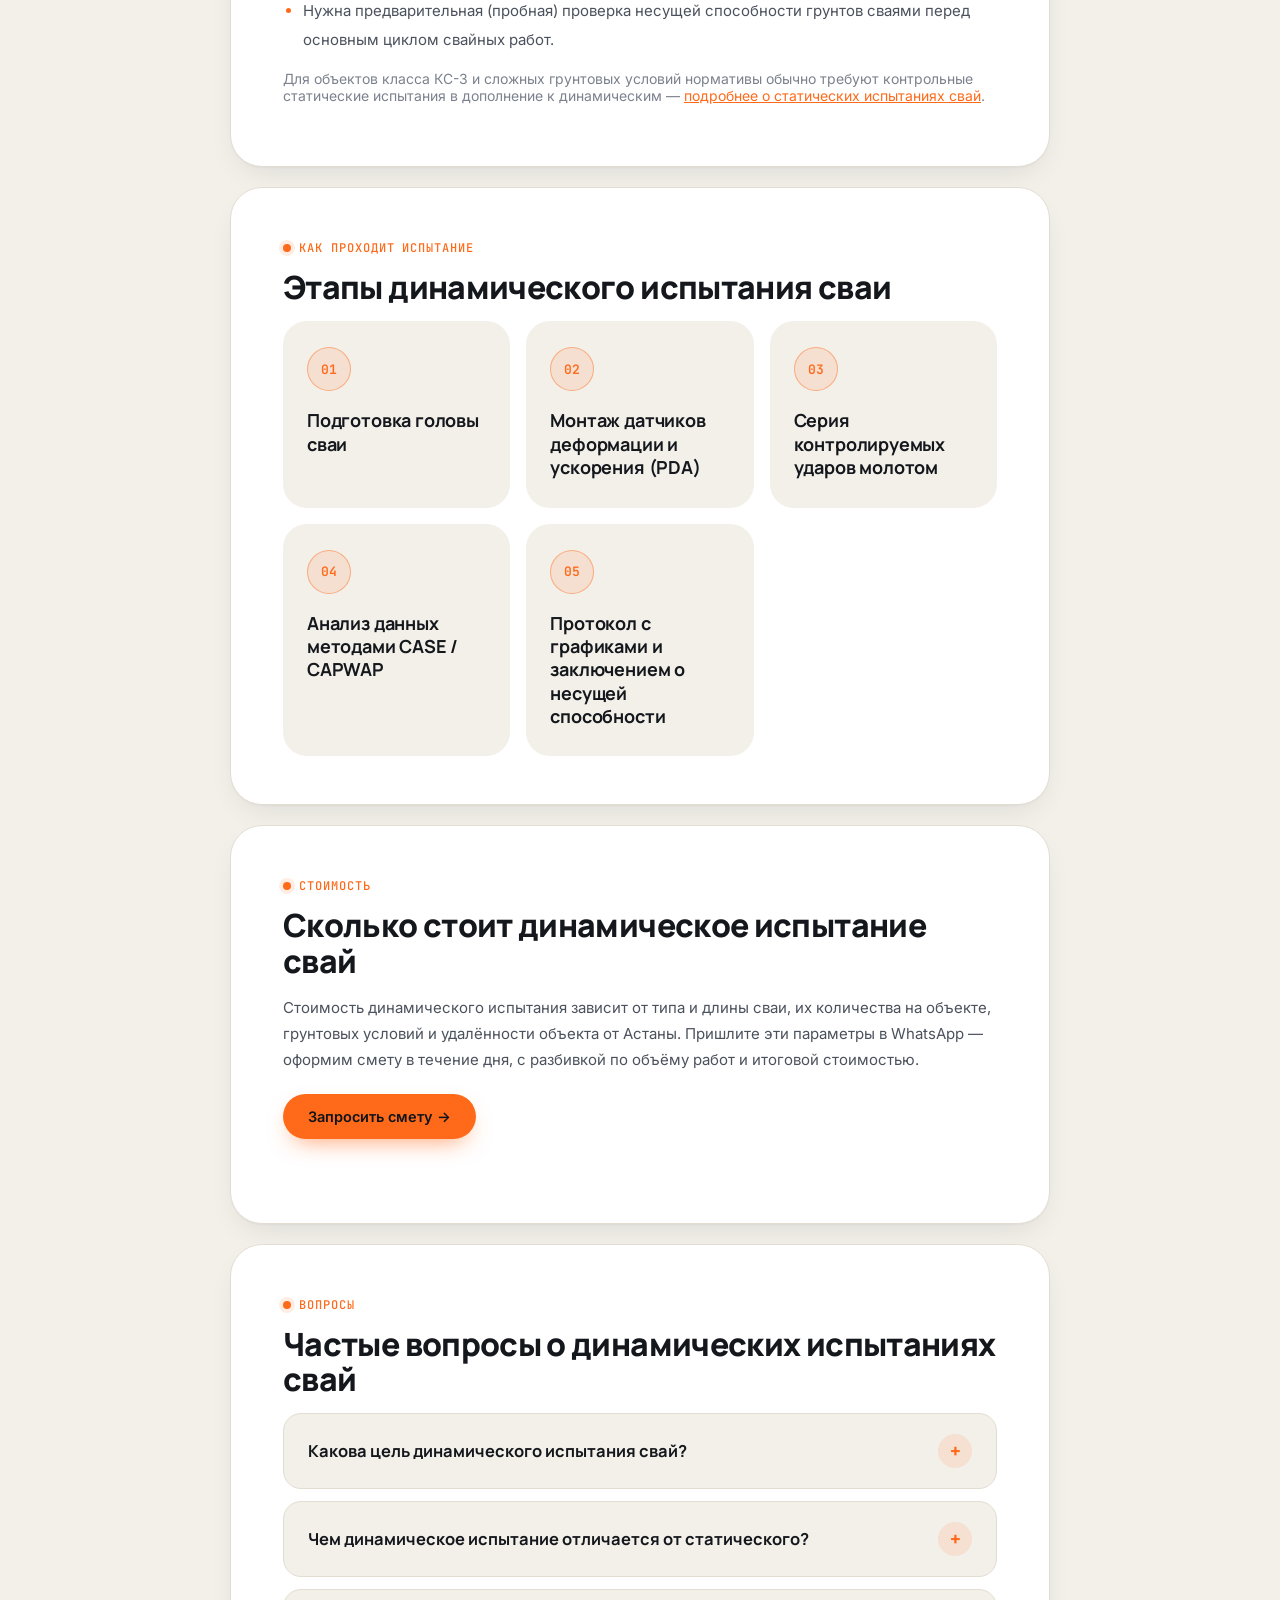
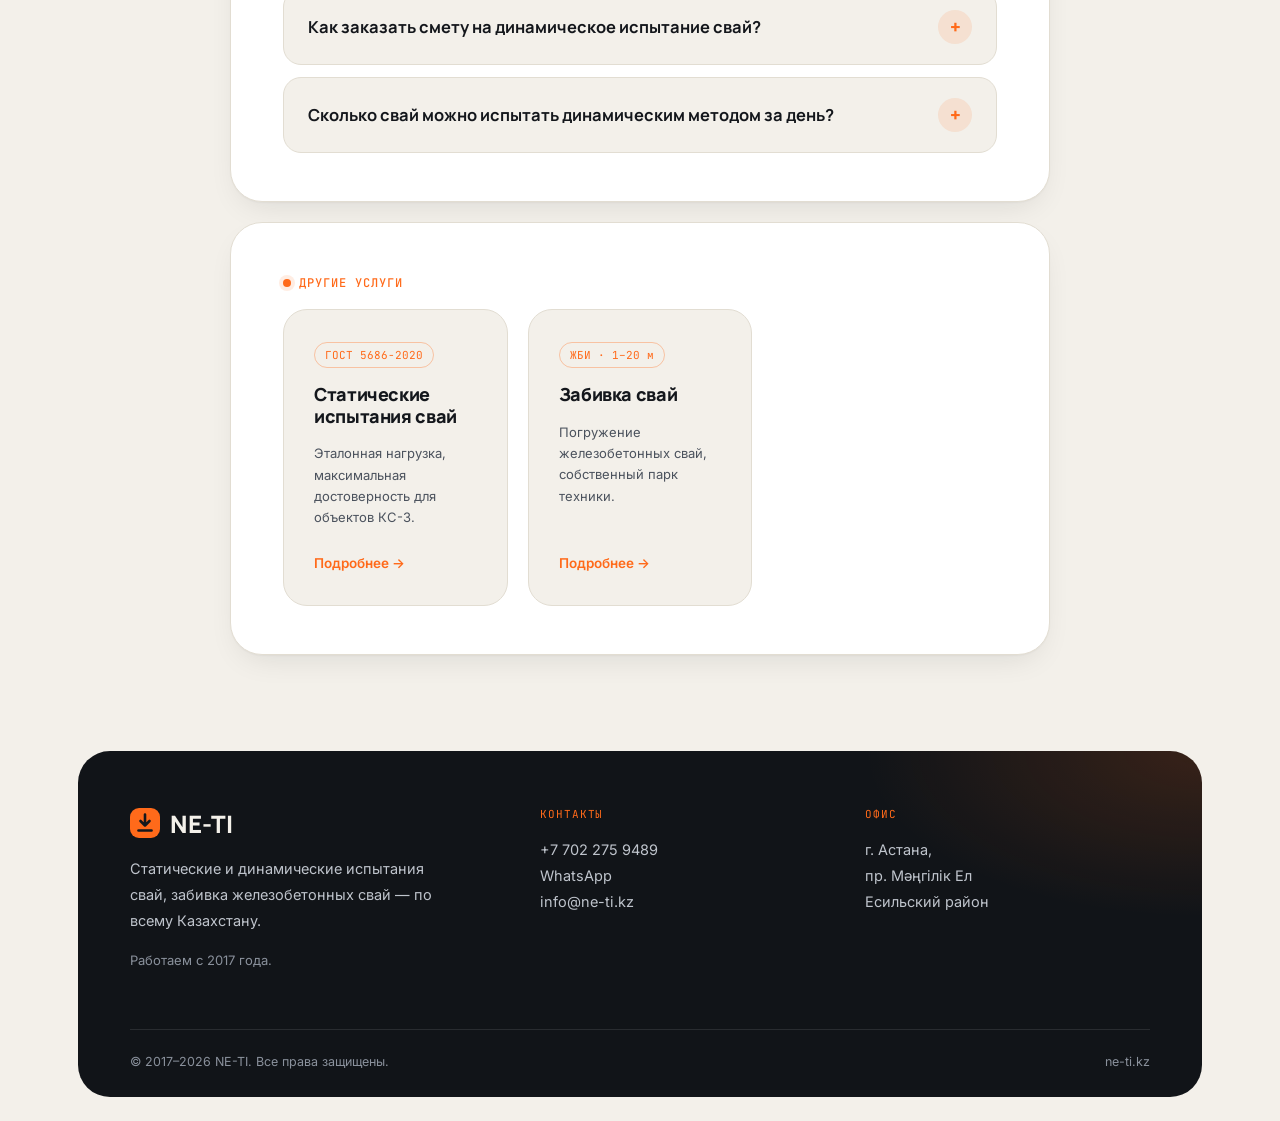
==== commit 05e6ab52: "Редизайн сайта по референсам и трендовые анимации - Новый визуальный стиль: плавающая шапка-капсула," ====
--- a/dinamicheskie-ispytaniya-svai/index.html
+++ b/dinamicheskie-ispytaniya-svai/index.html
@@ -27,7 +27,7 @@
 
 <link rel="preconnect" href="https://fonts.googleapis.com">
 <link rel="preconnect" href="https://fonts.gstatic.com" crossorigin>
-<link href="https://fonts.googleapis.com/css2?family=Space+Grotesk:wght@400;500;600;700&family=Inter:wght@400;500;600;700&family=JetBrains+Mono:wght@400;500;600&display=swap" rel="stylesheet">
+<link href="https://fonts.googleapis.com/css2?family=Manrope:wght@500;600;700;800&family=Inter:wght@400;500;600;700&family=JetBrains+Mono:wght@400;500;600&display=swap" rel="stylesheet">
 <link rel="stylesheet" href="/styles.css">
 
 <script type="application/ld+json">
@@ -274,5 +274,6 @@
 </a>
 
 <script src="/js/site.js"></script>
+<script src="/js/motion.js" defer></script>
 </body>
 </html>
--- a/styles.css
+++ b/styles.css
@@ -1,36 +1,73 @@
+  /* ============================================================
+     NE-TI — дизайн-система
+     светлая тема: кремовый фон + тёмные скруглённые панели
+     тёмная тема: графит + оранжевый акцент
+     ============================================================ */
   :root,
   html[data-theme="light"]{
-    --bg:#f5f1e8;
+    --bg:#f3f0ea;
     --bg-panel:#ffffff;
-    --bg-panel-2:#faf7ef;
-    --line:#e2ddce;
-    --steel:#3f5c78;
-    --steel-dim:#c7d0da;
+    --bg-panel-2:#ece8df;
+    --line:#e2ddd2;
+    --steel:#5d6878;
+    --steel-dim:#cfd3d9;
     --accent:#ff6a1a;
     --accent-dim:#e0580f;
-    --paper:#181d24;
-    --paper-dim:#4a5361;
-    --muted:#767f8c;
+    --accent-soft:rgba(255,106,26,.12);
+    --paper:#14171c;
+    --paper-dim:#4b525d;
+    --muted:#7b828d;
     --mono-num:#c14e14;
-    --bg-header:rgba(245,241,232,.86);
-    --radius:2px;
+    --bg-header:rgba(243,240,234,.0);
+    --shadow:0 1px 2px rgba(20,23,28,.04), 0 12px 32px -12px rgba(20,23,28,.12);
+    --shadow-lg:0 24px 60px -20px rgba(20,23,28,.28);
+    --radius:999px;
+    --r-xl:32px;
+    --r-lg:24px;
+    --r-md:18px;
+    --gutter:28px;
     --maxw:1180px;
+    --dark-panel:#111418;
   }
   html[data-theme="dark"]{
-    --bg:#10141a;
-    --bg-panel:#171d26;
-    --bg-panel-2:#1c2430;
-    --line:#262e3b;
-    --steel:#5c7fa8;
-    --steel-dim:#3a4a5e;
+    --bg:#0b0d10;
+    --bg-panel:#15181d;
+    --bg-panel-2:#1b1f25;
+    --line:#252a31;
+    --steel:#8a96a6;
+    --steel-dim:#343b45;
     --accent:#ff6a1a;
-    --accent-dim:#c9531a;
-    --paper:#eae7de;
-    --paper-dim:#b7bcc6;
-    --muted:#7c8798;
+    --accent-dim:#ff8a4c;
+    --accent-soft:rgba(255,106,26,.14);
+    --paper:#f2efe8;
+    --paper-dim:#b9bec7;
+    --muted:#7f8794;
     --mono-num:#ffb27a;
-    --bg-header:rgba(16,20,26,.86);
-  }
+    --shadow:0 1px 2px rgba(0,0,0,.3), 0 12px 32px -12px rgba(0,0,0,.5);
+    --shadow-lg:0 24px 60px -20px rgba(0,0,0,.7);
+    --dark-panel:#14171c;
+  }
+
+  /* локальная тёмная палитра — для панелей, которые тёмные в любой теме */
+  header .nav,
+  .hero > .wrap,
+  .diagram-card,
+  #process > .wrap,
+  .service.is-featured,
+  footer > .wrap{
+    --bg-panel:#1a1e24;
+    --bg-panel-2:#20252c;
+    --line:rgba(255,255,255,.1);
+    --steel:#9aa6b6;
+    --steel-dim:rgba(255,255,255,.22);
+    --paper:#f4f1ea;
+    --paper-dim:#bfc4cc;
+    --muted:#8a919c;
+    --mono-num:#ffb27a;
+    --accent-dim:#ff8a4c;
+    color:var(--paper);
+  }
+
   *{box-sizing:border-box;}
   html{scroll-behavior:smooth;}
   body{
@@ -38,21 +75,36 @@
     background:var(--bg);
     color:var(--paper);
     font-family:'Inter',sans-serif;
+    font-size:16px;
     -webkit-font-smoothing:antialiased;
     overflow-x:hidden;
     transition:background .25s ease, color .25s ease;
   }
   h1,h2,h3,.disp{
-    font-family:'Space Grotesk',sans-serif;
+    font-family:'Manrope','Inter',sans-serif;
     color:var(--paper);
-    letter-spacing:-0.01em;
+    letter-spacing:-0.02em;
     margin:0;
   }
   .mono{font-family:'JetBrains Mono',monospace;}
   a{color:inherit;}
-  .wrap{max-width:var(--maxw);margin:0 auto;padding:0 28px;}
+  .wrap{max-width:var(--maxw);margin:0 auto;padding:0 var(--gutter);}
   img,svg{display:block;max-width:100%;}
   ::selection{background:var(--accent);color:#10141a;}
+  @media(max-width:600px){ :root{--gutter:16px;} }
+
+  /* общий приём «панель»: скруглённый блок, выровненный по контентной сетке */
+  .hero > .wrap,
+  #process > .wrap,
+  footer > .wrap{
+    width:calc(100% - 2*var(--gutter));
+    max-width:calc(var(--maxw) - 2*var(--gutter));
+    margin-left:auto;margin-right:auto;
+    border-radius:var(--r-xl);
+    background:var(--dark-panel);
+    position:relative;
+    overflow:hidden;
+  }
 
   /* subtle blueprint grid background */
   .grid-bg{
@@ -61,94 +113,166 @@
       linear-gradient(var(--line) 1px, transparent 1px),
       linear-gradient(90deg, var(--line) 1px, transparent 1px);
     background-size:56px 56px;
-    opacity:.35;
-    mask-image:radial-gradient(ellipse 80% 60% at 50% 0%, #000 40%, transparent 90%);
-  }
-
-  /* header */
+    opacity:.3;
+    mask-image:radial-gradient(ellipse 80% 50% at 50% 0%, #000 30%, transparent 85%);
+  }
+
+  /* ---------- header: плавающая «капсула» ---------- */
   header{
     position:sticky;top:0;z-index:50;
-    background:var(--bg-header);
-    backdrop-filter:blur(10px);
-    border-bottom:1px solid var(--line);
-  }
-  .nav{display:flex;align-items:center;justify-content:space-between;height:72px;}
-  .logo{font-family:'Space Grotesk';font-weight:700;font-size:20px;letter-spacing:.02em;display:flex;align-items:center;gap:10px;text-decoration:none;cursor:pointer;}
+    padding:12px 0;
+    background:transparent;
+  }
+  header .nav{
+    display:flex;align-items:center;justify-content:space-between;gap:16px;
+    height:64px;
+    width:calc(100% - 2*var(--gutter));
+    max-width:calc(var(--maxw) - 2*var(--gutter));
+    padding:0 10px 0 22px;
+    background:rgba(17,20,24,.9);
+    backdrop-filter:blur(14px);
+    -webkit-backdrop-filter:blur(14px);
+    border:1px solid rgba(255,255,255,.08);
+    border-radius:999px;
+    box-shadow:0 12px 32px -16px rgba(0,0,0,.45);
+  }
+  .logo{
+    font-family:'Manrope',sans-serif;font-weight:800;font-size:19px;letter-spacing:.02em;
+    display:flex;align-items:center;gap:10px;text-decoration:none;cursor:pointer;order:2;
+    color:var(--paper);
+  }
+  .logo::before{
+    content:'';flex-shrink:0;
+    width:30px;height:30px;border-radius:9px;
+    background:url("data:image/svg+xml,%3Csvg xmlns='http://www.w3.org/2000/svg' viewBox='0 0 30 30'%3E%3Cpath d='M15 6.5v11M10.5 13l4.5 4.5 4.5-4.5' stroke='%2314171c' stroke-width='2.6' fill='none' stroke-linecap='round' stroke-linejoin='round'/%3E%3Cpath d='M8.5 22.5h13' stroke='%2314171c' stroke-width='2.6' stroke-linecap='round'/%3E%3C/svg%3E") center/100% no-repeat, var(--accent);
+  }
   .logo .dot{color:var(--accent);}
-  .navlinks{display:flex;gap:28px;font-size:14px;color:var(--paper-dim);}
-  .navlinks a{text-decoration:none;transition:color .15s;}
-  .navlinks a:hover{color:var(--paper);}
-  .nav-right{display:flex;align-items:center;gap:18px;}
-  .phone-link{font-family:'JetBrains Mono';font-size:14px;color:var(--paper-dim);text-decoration:none;white-space:nowrap;}
+  .navlinks{display:flex;gap:4px;font-size:14px;color:var(--paper-dim);order:3;}
+  .navlinks a{text-decoration:none;white-space:nowrap;padding:8px 12px;border-radius:999px;transition:color .15s, background .15s;}
+  .navlinks a:hover{color:var(--paper);background:rgba(255,255,255,.07);}
+  .nav-right{display:flex;align-items:center;gap:16px;order:4;}
+  .phone-link{font-family:'JetBrains Mono';font-size:13.5px;color:var(--paper-dim);text-decoration:none;white-space:nowrap;transition:color .15s;}
+  .phone-link:hover{color:var(--paper);}
+  .navlinks-hide{display:none;}
+
+  /* ---------- buttons ---------- */
   .btn{
-    display:inline-flex;align-items:center;gap:8px;
-    padding:11px 20px;border-radius:var(--radius);
-    font-size:14px;font-weight:600;text-decoration:none;
+    display:inline-flex;align-items:center;justify-content:center;gap:8px;
+    padding:13px 24px;border-radius:var(--radius);
+    font-size:14.5px;font-weight:600;text-decoration:none;
     border:1px solid transparent;cursor:pointer;
-    transition:transform .15s ease, background .15s ease, border-color .15s ease;
+    transition:transform .18s ease, background .18s ease, border-color .18s ease, box-shadow .18s ease, color .18s ease;
     white-space:nowrap;
   }
-  .btn-accent{background:var(--accent);color:#10141a;}
-  .btn-accent:hover{background:#ff7d3a;transform:translateY(-1px);}
-  .btn-ghost{background:transparent;color:var(--paper);border-color:var(--steel-dim);}
-  .btn-ghost:hover{border-color:var(--steel);}
-  .navlinks-hide{display:none;}
-  @media(max-width:880px){.navlinks{display:none;} .phone-link{display:none;}}
-
-  /* hero */
-  .hero{position:relative;z-index:1;padding:88px 0 40px;}
+  .btn-accent{background:var(--accent);color:#10141a;box-shadow:0 10px 24px -10px rgba(255,106,26,.7);}
+  .btn-accent:hover{background:#ff7d3a;transform:translateY(-2px);box-shadow:0 14px 30px -10px rgba(255,106,26,.8);}
+  .btn-ghost{background:rgba(255,255,255,.02);color:var(--paper);border-color:var(--steel-dim);}
+  .btn-ghost:hover{border-color:var(--paper);background:rgba(255,255,255,.06);}
+  header .btn{padding:11px 20px;}
+
+  /* compact prayer timer in header */
+  .header-salah{
+    order:1;
+    display:flex;align-items:baseline;gap:8px;
+    font-family:'JetBrains Mono';font-size:12.5px;
+    padding:6px 12px;border:1px solid var(--line);border-radius:999px;
+    background:rgba(255,255,255,.03);
+    white-space:nowrap;
+  }
+  .header-salah-name{color:var(--muted);}
+  .header-salah-timer{color:var(--accent);font-weight:600;}
+
+  @media(max-width:1180px){
+    .phone-link{display:none;}
+  }
+  @media(max-width:880px){
+    .navlinks{display:none;}
+    header .nav{padding:0 8px 0 16px;height:58px;}
+    .logo{order:1;}
+    .header-salah{order:2;margin:0 auto;}
+    .nav-right{order:3;}
+  }
+  @media(max-width:400px){
+    .header-salah-name{display:none;}
+    .logo{font-size:17px;}
+    .logo::before{width:26px;height:26px;}
+  }
+
+  /* ---------- hero: тёмная панель с фото объекта ---------- */
+  .hero{position:relative;z-index:1;padding:20px 0 24px;}
+  .hero > .wrap{
+    padding:64px 56px;
+    background:var(--dark-panel);
+    box-shadow:var(--shadow-lg);
+    isolation:isolate;
+  }
+  /* фото объекта под затемнением */
+  .hero > .wrap::before{
+    content:'';position:absolute;inset:-8% 0;z-index:-1;pointer-events:none;
+    background:
+      radial-gradient(ellipse 60% 70% at 100% 0%, rgba(255,106,26,.22), transparent 60%),
+      linear-gradient(100deg, rgba(12,14,17,.97) 0%, rgba(12,14,17,.9) 42%, rgba(12,14,17,.7) 100%),
+      url('/images/object-uralsk-bridge-80t-2025-07.jpg') center/cover no-repeat;
+  }
   .hero-grid{
     display:grid;
-    grid-template-columns:1.05fr .95fr;
-    grid-template-areas:
-      "text diagram"
-      "text salah";
-    gap:24px 56px;
-    align-items:start;
-  }
-  .hero-grid > .hero-text{align-self:center;}
+    grid-template-columns:1.08fr .92fr;
+    gap:32px 56px;
+    align-items:center;
+  }
   @media(max-width:980px){
-    .hero-grid{
-      grid-template-columns:1fr;
-      grid-template-areas:
-        "salah"
-        "text"
-        "diagram";
-      gap:28px;
-    }
+    .hero-grid{grid-template-columns:1fr;gap:36px;}
+  }
+  @media(max-width:700px){
+    .hero > .wrap{padding:40px 22px;border-radius:26px;}
   }
   .eyebrow{
     display:inline-flex;align-items:center;gap:10px;
-    font-family:'JetBrains Mono';font-size:12px;color:var(--steel);
-    border:1px solid var(--steel-dim);padding:6px 12px;border-radius:20px;
-    margin-bottom:22px;
-  }
-  .eyebrow .pulse{width:6px;height:6px;border-radius:50%;background:var(--accent);animation:pulse 2s infinite;}
-  @keyframes pulse{0%,100%{opacity:1;}50%{opacity:.25;}}
-  h1{font-size:clamp(32px,4.4vw,52px);line-height:1.08;font-weight:700;}
+    font-family:'JetBrains Mono';font-size:12px;color:var(--paper-dim);
+    border:1px solid var(--steel-dim);padding:7px 14px;border-radius:999px;
+    background:rgba(255,255,255,.04);
+    margin-bottom:24px;
+  }
+  .eyebrow .pulse{width:7px;height:7px;border-radius:50%;background:var(--accent);box-shadow:0 0 0 4px rgba(255,106,26,.2);animation:pulse 2s infinite;}
+  @keyframes pulse{0%,100%{opacity:1;}50%{opacity:.35;}}
+  h1{font-size:clamp(32px,4.4vw,54px);line-height:1.06;font-weight:800;letter-spacing:-0.03em;}
   h1 em{font-style:normal;color:var(--accent);}
-  .hero-sub{font-size:17px;line-height:1.65;color:var(--paper-dim);max-width:52ch;margin:22px 0 32px;}
-  .hero-ctas{display:flex;gap:14px;flex-wrap:wrap;margin-bottom:34px;}
-  .hero-meta{display:flex;gap:32px;flex-wrap:wrap;font-size:13px;color:var(--muted);}
-  .hero-meta b{display:block;color:var(--paper);font-family:'JetBrains Mono';font-size:20px;font-weight:600;}
-
-  /* diagram */
+  .hero-sub{font-size:17px;line-height:1.65;color:var(--paper-dim);max-width:52ch;margin:24px 0 34px;}
+  .hero-ctas{display:flex;gap:12px;flex-wrap:wrap;margin-bottom:36px;}
+  .hero > .wrap .hero-ctas:last-child{margin-bottom:0;}
+  .hero-meta{
+    display:grid;grid-template-columns:repeat(3,1fr);
+    font-size:13px;color:var(--muted);line-height:1.4;
+    border:1px solid var(--line);border-radius:var(--r-md);
+    background:rgba(255,255,255,.035);
+    backdrop-filter:blur(6px);
+  }
+  .hero-meta > div{padding:16px 20px;}
+  .hero-meta > div + div{border-left:1px solid var(--line);}
+  .hero-meta b{display:block;color:var(--paper);font-family:'Manrope';font-size:26px;font-weight:800;letter-spacing:-0.02em;margin-bottom:2px;}
+  .hero-meta b::after{content:'';display:inline-block;width:6px;height:6px;border-radius:50%;background:var(--accent);margin-left:4px;vertical-align:top;margin-top:6px;}
+  @media(max-width:520px){
+    .hero-meta > div{padding:14px 12px;}
+    .hero-meta b{font-size:21px;}
+    .hero-meta b::after{display:none;}
+  }
+  .hero .btn{padding:15px 26px;}
+
+  /* diagram — «экран датчика» */
   .diagram-card{
-    /* фиксированная тёмная "приборная" панель — не зависит от темы сайта, как экран датчика */
-    --bg-panel:#171d26;
-    --bg-panel-2:#1c2430;
-    --line:#262e3b;
+    --bg-panel:#161a20;
+    --bg-panel-2:#1c2129;
     --steel:#5c7fa8;
-    --paper:#eae7de;
-    --paper-dim:#b7bcc6;
-    --muted:#7c8798;
-    --mono-num:#ffb27a;
     --accent:#ff6a1a;
-    background:var(--bg-panel);border:1px solid var(--line);border-radius:6px;
+    background:rgba(20,24,30,.82);
+    backdrop-filter:blur(10px);
+    -webkit-backdrop-filter:blur(10px);
+    border:1px solid rgba(255,255,255,.1);border-radius:var(--r-lg);
     padding:22px 22px 16px;position:relative;
-  }
-  .diagram-head{display:flex;justify-content:space-between;align-items:center;margin-bottom:8px;}
-  .diagram-title{font-family:'JetBrains Mono';font-size:12px;color:var(--muted);text-transform:uppercase;letter-spacing:.06em;}
+    box-shadow:0 30px 60px -30px rgba(0,0,0,.8);
+  }
+  .diagram-head{display:flex;justify-content:space-between;align-items:center;gap:12px;margin-bottom:8px;}
+  .diagram-title{font-family:'JetBrains Mono';font-size:11.5px;color:var(--muted);text-transform:uppercase;letter-spacing:.06em;}
   .diagram-readout{font-family:'JetBrains Mono';font-size:12px;color:var(--mono-num);text-align:right;}
   .diagram-readout b{font-size:22px;display:block;color:var(--accent);}
   .layer-label{font-family:'JetBrains Mono';font-size:10px;fill:var(--muted);}
@@ -159,21 +283,24 @@
   .pile-rod{stroke:var(--paper-dim);}
   .load-arrow{fill:var(--accent);}
 
-  /* prayer times widget — compact, Sajda-style */
+  /* ---------- prayer times widget ---------- */
   .salah-card{
-    background:var(--bg-panel);border:1px solid var(--line);border-radius:10px;
+    background:var(--bg-panel);border:1px solid var(--line);border-radius:var(--r-md);
     padding:14px 16px;
-  }
+    max-width:440px;
+    box-shadow:var(--shadow);
+  }
+  @media(max-width:600px){ .salah-card{ max-width:none; } }
   .salah-top{display:flex;justify-content:space-between;align-items:flex-start;}
-  .salah-next-label{font-size:11px;color:var(--muted);text-transform:uppercase;letter-spacing:.04em;}
-  .salah-next-name{font-family:'Space Grotesk';font-weight:600;font-size:15px;color:var(--paper);margin-top:2px;}
+  .salah-next-label{font-size:11px;color:var(--muted);text-transform:uppercase;letter-spacing:.06em;}
+  .salah-next-name{font-family:'Manrope';font-weight:700;font-size:15px;color:var(--paper);margin-top:2px;}
   .salah-timer{font-family:'JetBrains Mono';font-weight:600;font-size:24px;color:var(--paper);letter-spacing:.02em;margin-top:2px;}
   .salah-city{text-align:right;}
-  .salah-city b{font-family:'Space Grotesk';font-size:14px;color:var(--paper);display:block;}
+  .salah-city b{font-family:'Manrope';font-size:14px;color:var(--paper);display:inline-block;padding:4px 10px;border-radius:999px;background:var(--accent-soft);}
   .salah-city span{font-size:11px;color:var(--muted);}
   .salah-row{display:grid;grid-template-columns:repeat(6,1fr);gap:5px;margin-top:12px;}
   .salah-chip{
-    background:var(--bg);border-radius:6px;padding:7px 2px;text-align:center;
+    background:var(--bg);border-radius:10px;padding:7px 2px;text-align:center;
     transition:background .2s;
   }
   .salah-chip.active{background:var(--accent);}
@@ -182,143 +309,445 @@
   .salah-chip-name{font-size:9.5px;color:var(--muted);display:block;}
   .salah-chip-time{font-family:'JetBrains Mono';font-size:11.5px;font-weight:600;color:var(--paper);display:block;margin-top:3px;}
 
-  /* section shell */
-  section{position:relative;z-index:1;padding:88px 0;}
-  .section-head{display:flex;justify-content:space-between;align-items:flex-end;gap:20px;margin-bottom:48px;flex-wrap:wrap;}
-  .kicker{font-family:'JetBrains Mono';font-size:12px;color:var(--steel);letter-spacing:.06em;text-transform:uppercase;margin-bottom:10px;}
-  h2{font-size:clamp(26px,3vw,36px);font-weight:600;max-width:20ch;}
-  .section-note{max-width:42ch;font-size:14px;color:var(--muted);line-height:1.6;}
+  /* ---------- section shell ---------- */
+  section{position:relative;z-index:1;padding:96px 0;}
+  .section-head{display:flex;justify-content:space-between;align-items:flex-end;gap:24px;margin-bottom:44px;flex-wrap:wrap;}
+  .kicker{
+    display:inline-flex;align-items:center;gap:8px;
+    font-family:'JetBrains Mono';font-size:12px;font-weight:500;color:var(--accent);
+    letter-spacing:.08em;text-transform:uppercase;margin-bottom:14px;
+  }
+  .kicker::before{content:'';width:8px;height:8px;border-radius:50%;background:var(--accent);box-shadow:0 0 0 4px var(--accent-soft);flex-shrink:0;}
+  h2{font-size:clamp(28px,3.4vw,42px);line-height:1.1;font-weight:800;max-width:20ch;}
+  .section-note{max-width:42ch;font-size:15px;color:var(--muted);line-height:1.65;}
   hr.rule{border:none;border-top:1px solid var(--line);margin:0;}
-
-  /* services */
-  .services{display:grid;grid-template-columns:repeat(3,1fr);gap:1px;background:var(--line);border:1px solid var(--line);}
+  @media(max-width:700px){
+    section{padding:64px 0;}
+    .section-head{margin-bottom:32px;}
+  }
+
+  /* ---------- services: карточки ---------- */
+  .services{display:grid;grid-template-columns:repeat(3,1fr);gap:20px;}
+  #services > .wrap[style]{padding:0 var(--gutter) !important;}
   @media(max-width:900px){.services{grid-template-columns:1fr;}}
-  .service{background:var(--bg-panel);padding:34px 30px;display:flex;flex-direction:column;gap:16px;}
-  .service .code{font-family:'JetBrains Mono';font-size:11px;color:var(--accent);}
-  .service h3{font-size:21px;font-weight:600;}
-  .service p{font-size:14px;line-height:1.65;color:var(--paper-dim);margin:0;}
-  .service ul{margin:0;padding:0;list-style:none;font-size:13px;color:var(--muted);display:flex;flex-direction:column;gap:8px;}
-  .service li{padding-left:16px;position:relative;}
-  .service li::before{content:'—';position:absolute;left:0;color:var(--steel);}
-  .service .cta{margin-top:auto;padding-top:10px;font-size:13px;font-weight:600;color:var(--accent);text-decoration:none;display:inline-flex;align-items:center;gap:6px;}
-  .service .cta:hover{color:#ff7d3a;}
-
-  /* process */
-  .process{display:flex;flex-direction:column;border-top:1px solid var(--line);}
-  .process-row{display:grid;grid-template-columns:80px 1fr 1fr;gap:24px;padding:26px 0;border-bottom:1px solid var(--line);align-items:baseline;}
-  @media(max-width:760px){.process-row{grid-template-columns:44px 1fr;}.process-row .p-desc{grid-column:2;}}
-  .p-num{font-family:'JetBrains Mono';font-size:13px;color:var(--steel);}
-  .p-title{font-size:18px;font-weight:600;font-family:'Space Grotesk';}
+  .service{
+    background:var(--bg-panel);
+    border:1px solid var(--line);
+    border-radius:var(--r-lg);
+    padding:32px 30px;
+    display:flex;flex-direction:column;gap:16px;
+    box-shadow:var(--shadow);
+    transition:transform .25s ease, box-shadow .25s ease, border-color .25s ease;
+    position:relative;overflow:hidden;
+  }
+  .service:hover{transform:translateY(-4px);box-shadow:var(--shadow-lg);border-color:rgba(255,106,26,.45);}
+  .service-icon{
+    width:56px;height:56px;border-radius:16px;
+    display:flex;align-items:center;justify-content:center;
+    background:var(--accent-soft);color:var(--accent);
+    margin-bottom:6px;
+  }
+  .service-icon svg{width:28px;height:28px;}
+  .service .code{
+    align-self:flex-start;
+    font-family:'JetBrains Mono';font-size:11px;color:var(--accent);
+    padding:5px 10px;border-radius:999px;border:1px solid rgba(255,106,26,.35);
+  }
+  .service h3{font-size:22px;font-weight:800;line-height:1.2;}
+  .service p{font-size:14.5px;line-height:1.65;color:var(--paper-dim);margin:0;}
+  .service ul{margin:0;padding:0;list-style:none;font-size:13.5px;color:var(--muted);display:flex;flex-direction:column;gap:9px;}
+  .service li{padding-left:24px;position:relative;line-height:1.5;}
+  .service li::before{
+    content:'';position:absolute;left:0;top:3px;
+    width:15px;height:15px;border-radius:50%;
+    background:var(--accent-soft) url("data:image/svg+xml,%3Csvg xmlns='http://www.w3.org/2000/svg' viewBox='0 0 16 16'%3E%3Cpath d='M4.5 8.2l2.2 2.2 4.8-4.8' fill='none' stroke='%23ff6a1a' stroke-width='1.8' stroke-linecap='round' stroke-linejoin='round'/%3E%3C/svg%3E") center/100% no-repeat;
+  }
+  .service .cta{
+    margin-top:auto;padding-top:10px;font-size:13.5px;font-weight:600;color:var(--accent);
+    text-decoration:none;display:inline-flex;align-items:center;gap:6px;
+    transition:color .15s, gap .15s;
+  }
+  .service .cta:hover{color:var(--accent-dim);text-decoration:underline;text-underline-offset:4px;}
+  /* выделенная карточка — тёмная, как акцентная карточка в референсе */
+  .service.is-featured{
+    background:
+      radial-gradient(ellipse 90% 60% at 100% 0%, rgba(255,106,26,.28), transparent 60%),
+      var(--dark-panel);
+    border-color:rgba(255,106,26,.5);
+  }
+  .service.is-featured h3{color:var(--accent);}
+  .service.is-featured .service-icon{background:var(--accent);color:#10141a;}
+
+  /* ---------- process ---------- */
+  .process{
+    display:grid;
+    grid-template-columns:repeat(auto-fit,minmax(220px,1fr));
+    gap:16px;
+  }
+  .process-row{
+    display:flex;flex-direction:column;gap:12px;
+    padding:26px 24px 28px;
+    background:var(--bg-panel);
+    border:none;
+    border-radius:var(--r-lg);
+    box-shadow:var(--shadow);
+    position:relative;
+    transition:transform .25s ease, background .25s ease;
+  }
+  .process-row:hover{transform:translateY(-3px);}
+  .p-num{
+    display:flex;align-items:center;justify-content:center;
+    width:44px;height:44px;border-radius:50%;
+    font-family:'JetBrains Mono';font-size:13px;font-weight:600;color:var(--accent);
+    border:1px solid rgba(255,106,26,.45);
+    background:var(--accent-soft);
+    margin-bottom:6px;
+  }
+  .p-title{font-size:18px;font-weight:700;font-family:'Manrope';line-height:1.3;letter-spacing:-0.01em;}
   .p-desc{font-size:14px;color:var(--muted);line-height:1.6;}
 
-  /* coverage */
-  .coverage-grid{display:grid;grid-template-columns:1fr 1fr;gap:56px;}
-  @media(max-width:900px){.coverage-grid{grid-template-columns:1fr;gap:32px;}}
-  .city-tags{display:flex;flex-wrap:wrap;gap:10px;margin-top:22px;}
+  /* главная: процесс — тёмная панель */
+  #process{padding:0;margin:0;}
+  #process > .wrap{
+    padding:64px 56px;
+    background:
+      radial-gradient(ellipse 50% 60% at 0% 100%, rgba(255,106,26,.16), transparent 60%),
+      var(--dark-panel);
+    box-shadow:var(--shadow-lg);
+  }
+  #process .process-row{
+    background:rgba(255,255,255,.04);
+    border:1px solid rgba(255,255,255,.07);
+    box-shadow:none;
+  }
+  #process .process-row:hover{background:rgba(255,106,26,.08);border-color:rgba(255,106,26,.35);}
+  #process .process-row:last-child{background:var(--accent);border-color:var(--accent);}
+  #process .process-row:last-child .p-title{color:#10141a;}
+  #process .process-row:last-child .p-desc{color:rgba(16,20,26,.78);}
+  #process .process-row:last-child .p-num{color:#10141a;border-color:rgba(16,20,26,.35);background:rgba(255,255,255,.25);}
+  @media(max-width:700px){
+    #process > .wrap{padding:40px 22px;border-radius:26px;}
+  }
+
+  /* ---------- coverage ---------- */
+  .coverage-grid{display:grid;grid-template-columns:1.1fr .9fr;gap:56px;align-items:start;}
+  @media(max-width:900px){.coverage-grid{grid-template-columns:1fr;gap:36px;}}
+  .city-tags{display:flex;flex-wrap:wrap;gap:8px;margin-top:24px;}
   .city-tag{
-    font-family:'JetBrains Mono';font-size:12px;color:var(--paper-dim);
-    border:1px solid var(--line);padding:7px 13px;border-radius:20px;
-  }
-  .city-tag.hq{border-color:var(--accent);color:var(--accent);}
-  .stat-list{display:grid;grid-template-columns:1fr 1fr;gap:24px;}
-  .stat{border-left:2px solid var(--steel-dim);padding-left:16px;}
-  .stat b{display:block;font-family:'JetBrains Mono';font-size:30px;color:var(--paper);font-weight:600;}
-  .stat span{font-size:13px;color:var(--muted);}
-
-  /* cases / portfolio */
+    font-family:'JetBrains Mono';font-size:12.5px;color:var(--paper-dim);
+    background:var(--bg-panel);
+    border:1px solid var(--line);padding:8px 14px;border-radius:999px;
+    transition:border-color .15s, color .15s, background .15s, transform .15s;
+  }
+  a.city-tag:hover{border-color:var(--accent);color:var(--accent);transform:translateY(-1px);}
+  .city-tag.hq{border-color:var(--accent);background:var(--accent);color:#10141a;font-weight:600;}
+  /* цифры — оранжевая плашка */
+  .stat-list{
+    display:grid;grid-template-columns:1fr 1fr;gap:1px;
+    background:rgba(16,20,26,.18);
+    border-radius:var(--r-lg);overflow:hidden;
+    box-shadow:0 24px 50px -24px rgba(255,106,26,.7);
+  }
+  .stat{
+    background:var(--accent);
+    padding:26px 24px;
+    background-image:radial-gradient(ellipse 80% 80% at 100% 0%, rgba(255,255,255,.18), transparent 60%);
+  }
+  .stat b{display:block;font-family:'Manrope';font-size:36px;color:#10141a;font-weight:800;letter-spacing:-0.03em;line-height:1.1;}
+  .stat span{font-size:13.5px;color:rgba(16,20,26,.75);line-height:1.4;display:block;margin-top:4px;}
+
+  /* ---------- cases / portfolio ---------- */
   .cases-grid{display:grid;grid-template-columns:repeat(3,1fr);gap:20px;}
   @media(max-width:980px){.cases-grid{grid-template-columns:repeat(2,1fr);}}
   @media(max-width:620px){.cases-grid{grid-template-columns:1fr;}}
   .case-row{
-    background:var(--bg-panel);border:1px solid var(--line);border-radius:6px;
+    position:relative;
+    background:var(--dark-panel);
+    border-radius:var(--r-lg);
     overflow:hidden;cursor:zoom-in;
-  }
+    box-shadow:var(--shadow);
+    transition:transform .3s ease, box-shadow .3s ease;
+  }
+  .case-row:hover{transform:translateY(-4px);box-shadow:var(--shadow-lg);}
   .case-thumb{
     width:100%;aspect-ratio:4/3;overflow:hidden;position:relative;
     background:var(--bg-panel-2);
   }
-  .case-thumb img{width:100%;height:100%;object-fit:cover;display:block;transition:transform .35s ease;}
-  .case-row:hover .case-thumb img{transform:scale(1.05);}
+  .case-thumb img{width:100%;height:100%;object-fit:cover;display:block;transition:transform .5s ease;}
+  .case-row:hover .case-thumb img{transform:scale(1.06);}
+  .case-thumb::before{
+    content:'';position:absolute;inset:0;z-index:1;pointer-events:none;
+    background:linear-gradient(180deg, transparent 40%, rgba(10,12,15,.88) 100%);
+  }
   .case-thumb::after{
-    content:'⤢';position:absolute;top:10px;right:10px;
-    width:30px;height:30px;border-radius:50%;
-    background:rgba(16,20,26,.55);color:#fff;
-    display:flex;align-items:center;justify-content:center;font-size:15px;
-    opacity:0;transition:opacity .2s ease;
-  }
-  .case-row:hover .case-thumb::after{opacity:1;}
-  .case-info{padding:14px 16px 16px;}
-  .case-title{font-family:'Space Grotesk';font-size:15px;font-weight:600;color:var(--paper);line-height:1.3;}
-  .case-meta{font-family:'JetBrains Mono';font-size:12px;color:var(--muted);margin-top:6px;display:flex;flex-wrap:wrap;gap:8px;}
-  .case-meta .tonnage{color:var(--accent-dim);}
+    content:'↗';position:absolute;top:14px;right:14px;z-index:2;
+    width:38px;height:38px;border-radius:50%;
+    background:var(--accent);color:#10141a;font-weight:700;
+    display:flex;align-items:center;justify-content:center;font-size:16px;
+    opacity:0;transform:scale(.8);transition:opacity .25s ease, transform .25s ease;
+  }
+  .case-row:hover .case-thumb::after{opacity:1;transform:scale(1);}
+  .case-info{position:absolute;left:0;right:0;bottom:0;z-index:2;padding:18px 20px 20px;}
+  .case-title{font-family:'Manrope';font-size:17px;font-weight:700;color:#f4f1ea;line-height:1.3;}
+  .case-meta{font-family:'JetBrains Mono';font-size:12px;color:rgba(244,241,234,.75);margin-top:8px;display:flex;flex-wrap:wrap;align-items:center;gap:8px;}
+  .case-meta .tonnage{color:#10141a;background:var(--accent);padding:3px 9px;border-radius:999px;font-weight:600;}
 
   /* lightbox */
   .lightbox{
-    position:fixed;inset:0;z-index:100;background:rgba(10,12,16,.92);
+    position:fixed;inset:0;z-index:100;background:rgba(8,10,13,.94);
     display:none;align-items:center;justify-content:center;padding:32px;
     cursor:zoom-out;
   }
   .lightbox.open{display:flex;}
-  .lightbox img{max-width:min(90vw,900px);max-height:85vh;border-radius:4px;box-shadow:0 20px 60px rgba(0,0,0,.5);display:block;}
+  .lightbox img{max-width:min(90vw,960px);max-height:82vh;border-radius:18px;box-shadow:0 20px 60px rgba(0,0,0,.5);display:block;}
   .lightbox-caption{
     position:absolute;bottom:28px;left:0;right:0;text-align:center;
     font-family:'JetBrains Mono';font-size:13px;color:#eae7de;
   }
   .lightbox-close{
-    position:absolute;top:20px;right:24px;width:40px;height:40px;border-radius:50%;
-    background:rgba(255,255,255,.1);color:#fff;border:none;font-size:20px;cursor:pointer;
-    display:flex;align-items:center;justify-content:center;
-  }
-  .lightbox-close:hover{background:rgba(255,255,255,.2);}
-
-  /* faq */
-  .faq-item{border-bottom:1px solid var(--line);}
+    position:absolute;top:20px;right:24px;width:44px;height:44px;border-radius:50%;
+    background:rgba(255,255,255,.1);color:#fff;border:none;font-size:18px;cursor:pointer;
+    display:flex;align-items:center;justify-content:center;transition:background .15s;
+  }
+  .lightbox-close:hover{background:var(--accent);color:#10141a;}
+
+  /* ---------- faq ---------- */
+  .faq-list{display:flex;flex-direction:column;gap:12px;}
+  .faq-item{
+    background:var(--bg-panel);
+    border:1px solid var(--line);
+    border-radius:var(--r-md);
+    padding:0 24px;
+    transition:border-color .2s ease, box-shadow .2s ease;
+  }
+  .faq-item:hover{border-color:rgba(255,106,26,.4);}
+  .faq-item.open{border-color:var(--accent);box-shadow:var(--shadow);}
   .faq-q{
     display:flex;justify-content:space-between;align-items:center;gap:20px;
-    padding:22px 0;cursor:pointer;font-weight:600;font-size:16px;font-family:'Space Grotesk';
-  }
-  .faq-q .plus{font-family:'JetBrains Mono';color:var(--accent);font-size:18px;transition:transform .2s;flex-shrink:0;}
-  .faq-item.open .plus{transform:rotate(45deg);}
-  .faq-a{max-height:0;overflow:hidden;transition:max-height .25s ease;}
-  .faq-a p{font-size:14px;color:var(--paper-dim);line-height:1.7;padding:0 0 22px;max-width:70ch;margin:0;}
-
-  /* contact / footer */
-  footer{border-top:1px solid var(--line);padding:64px 0 40px;position:relative;z-index:1;}
-  .foot-grid{display:grid;grid-template-columns:1.2fr 1fr 1fr;gap:40px;margin-bottom:48px;}
+    padding:20px 0;cursor:pointer;font-weight:700;font-size:16.5px;font-family:'Manrope';line-height:1.35;
+  }
+  .faq-q .plus{
+    font-family:'JetBrains Mono';color:var(--accent);font-size:18px;
+    width:34px;height:34px;border-radius:50%;flex-shrink:0;
+    display:flex;align-items:center;justify-content:center;
+    background:var(--accent-soft);
+    transition:transform .25s ease, background .25s ease, color .25s ease;
+  }
+  .faq-item.open .plus{transform:rotate(45deg);background:var(--accent);color:#10141a;}
+  .faq-a{max-height:0;overflow:hidden;transition:max-height .3s ease;}
+  .faq-a p{font-size:14.5px;color:var(--paper-dim);line-height:1.7;padding:0 0 22px;max-width:72ch;margin:0;}
+  @media(max-width:600px){ .faq-item{padding:0 18px;} .faq-q{font-size:15.5px;} }
+
+  /* ---------- контентные страницы услуг/городов ---------- */
+  main > section:not(.hero) > .wrap[style*="820px"]{
+    width:calc(100% - 2*var(--gutter));
+    padding:48px 52px;
+    background:var(--bg-panel);
+    border:1px solid var(--line);
+    border-radius:var(--r-xl);
+    box-shadow:var(--shadow);
+  }
+  main > section:not(.hero):has(> .wrap[style*="820px"]){padding:0 0 20px;}
+  main > section.hero + section:has(> .wrap[style*="820px"]){padding-top:20px;}
+  main > section:not(.hero):has(> .wrap[style*="820px"]):last-child{padding-bottom:96px;}
+  main > section:not(.hero) > .wrap[style*="820px"] h2{font-size:clamp(24px,2.6vw,32px);}
+  main > section:not(.hero) > .wrap[style*="820px"] ul li::marker{color:var(--accent);}
+  main > section:not(.hero) > .wrap[style*="820px"] .process-row{background:var(--bg);box-shadow:none;}
+  main > section:not(.hero) > .wrap[style*="820px"] .service{background:var(--bg);box-shadow:none;}
+  main > section:not(.hero) > .wrap[style*="820px"] .faq-item{background:var(--bg);}
+  main > section:not(.hero) > .wrap[style*="820px"] .city-tag{background:var(--bg);}
+  .services[style]{border:none !important;margin-top:4px;}
+  @media(max-width:700px){
+    main > section:not(.hero) > .wrap[style*="820px"]{padding:32px 22px;border-radius:26px;}
+  }
+  /* хлебные крошки в тёмном hero */
+  .hero > .wrap > div:first-child a:hover{color:var(--accent) !important;}
+
+  /* ---------- footer: тёмная панель ---------- */
+  footer{padding:0 0 24px;position:relative;z-index:1;}
+  footer > .wrap{
+    padding:56px 52px 28px;
+    background:
+      radial-gradient(ellipse 50% 80% at 100% 0%, rgba(255,106,26,.16), transparent 60%),
+      var(--dark-panel);
+  }
+  .foot-grid{display:grid;grid-template-columns:1.3fr 1fr 1fr;gap:40px;margin-bottom:44px;}
   @media(max-width:820px){.foot-grid{grid-template-columns:1fr;gap:32px;}}
-  .foot-label{font-family:'JetBrains Mono';font-size:11px;color:var(--muted);text-transform:uppercase;letter-spacing:.06em;margin-bottom:14px;}
-  .foot-col p, .foot-col a{font-size:14px;color:var(--paper-dim);line-height:1.8;text-decoration:none;display:block;}
-  .foot-col a:hover{color:var(--paper);}
-  .foot-bottom{display:flex;justify-content:space-between;flex-wrap:wrap;gap:12px;font-size:12px;color:var(--muted);padding-top:24px;border-top:1px solid var(--line);}
-
-  /* sticky whatsapp */
+  @media(max-width:700px){ footer > .wrap{padding:40px 22px 24px;border-radius:26px;} }
+  .foot-label{font-family:'JetBrains Mono';font-size:11px;color:var(--accent);text-transform:uppercase;letter-spacing:.08em;margin-bottom:16px;}
+  .foot-col:first-child .foot-label{
+    font-family:'Manrope';font-size:24px;font-weight:800;letter-spacing:.01em;text-transform:none;color:var(--paper);
+    display:flex;align-items:center;gap:10px;
+  }
+  .foot-col:first-child .foot-label::before{
+    content:'';width:30px;height:30px;border-radius:9px;flex-shrink:0;
+    background:url("data:image/svg+xml,%3Csvg xmlns='http://www.w3.org/2000/svg' viewBox='0 0 30 30'%3E%3Cpath d='M15 6.5v11M10.5 13l4.5 4.5 4.5-4.5' stroke='%2314171c' stroke-width='2.6' fill='none' stroke-linecap='round' stroke-linejoin='round'/%3E%3Cpath d='M8.5 22.5h13' stroke='%2314171c' stroke-width='2.6' stroke-linecap='round'/%3E%3C/svg%3E") center/100% no-repeat, var(--accent);
+  }
+  .foot-col p, .foot-col a{font-size:14.5px;color:var(--paper-dim);line-height:1.8;text-decoration:none;display:block;}
+  .foot-col a{transition:color .15s;}
+  .foot-col a:hover{color:var(--accent);}
+  .foot-bottom{display:flex;justify-content:space-between;flex-wrap:wrap;gap:12px;font-size:12.5px;color:var(--muted);padding-top:24px;border-top:1px solid var(--line);}
+
+  /* ---------- sticky whatsapp ---------- */
   .wa-float{
     position:fixed;bottom:24px;right:24px;z-index:60;
-    width:58px;height:58px;border-radius:50%;
+    width:60px;height:60px;border-radius:50%;
     background:var(--accent);display:flex;align-items:center;justify-content:center;
-    box-shadow:0 8px 24px rgba(255,106,26,.35);
+    box-shadow:0 10px 28px rgba(255,106,26,.4);
     text-decoration:none;
-  }
+    transition:transform .2s ease;
+  }
+  .wa-float:hover{transform:scale(1.06);}
   .wa-float svg{width:28px;height:28px;}
   .wa-float{animation:float-pulse 2.6s infinite;}
-  @keyframes float-pulse{0%,100%{box-shadow:0 8px 24px rgba(255,106,26,.35);}50%{box-shadow:0 8px 30px rgba(255,106,26,.6);}}
-
-  /* theme toggle — stacked above the WhatsApp button, bottom right */
+  @keyframes float-pulse{0%,100%{box-shadow:0 10px 28px rgba(255,106,26,.35), 0 0 0 0 rgba(255,106,26,.35);}50%{box-shadow:0 10px 32px rgba(255,106,26,.55), 0 0 0 10px rgba(255,106,26,0);}}
+
+  /* theme toggle — над кнопкой WhatsApp */
   .theme-toggle{
-    position:fixed;bottom:94px;right:24px;z-index:60;
+    position:fixed;bottom:96px;right:29px;z-index:60;
     width:50px;height:50px;border-radius:50%;
     background:var(--bg-panel);border:1px solid var(--line);
     display:flex;align-items:center;justify-content:center;
-    cursor:pointer;box-shadow:0 4px 16px rgba(0,0,0,.12);
+    cursor:pointer;box-shadow:var(--shadow);
     transition:border-color .15s ease, transform .15s ease;
     padding:0;
   }
-  .theme-toggle:hover{border-color:var(--steel);transform:translateY(-1px);}
+  .theme-toggle:hover{border-color:var(--accent);transform:translateY(-2px);}
   .theme-toggle svg{width:22px;height:22px;stroke:var(--paper);}
   .theme-toggle .icon-sun{display:none;}
   html[data-theme="dark"] .theme-toggle .icon-sun{display:block;}
   html[data-theme="dark"] .theme-toggle .icon-moon{display:none;}
+  @media(max-width:600px){
+    .wa-float{right:16px;bottom:16px;width:56px;height:56px;}
+    .theme-toggle{right:19px;bottom:84px;width:50px;height:50px;}
+  }
+
+  /* ============================================================
+     АНИМАЦИИ
+     ============================================================ */
+
+  /* появление блоков при скролле (класс .reveal ставит js/motion.js) */
+  .reveal{
+    opacity:0;transform:translateY(28px) scale(.985);filter:blur(6px);
+    transition:opacity .8s cubic-bezier(.2,.7,.2,1), transform .8s cubic-bezier(.2,.7,.2,1), filter .8s ease;
+  }
+  .reveal.is-visible{opacity:1;transform:none;filter:none;}
+
+  /* прогресс прокрутки */
+  .scroll-progress{
+    position:fixed;top:0;left:0;right:0;height:3px;z-index:70;pointer-events:none;
+    background:linear-gradient(90deg, #ffb27a, var(--accent) 40%, #ff3d00);
+    transform-origin:0 50%;transform:scaleX(0);
+    box-shadow:0 0 12px rgba(255,106,26,.6);
+  }
+
+  /* шапка сжимается при прокрутке */
+  header .nav{transition:height .3s ease, background .3s ease, box-shadow .3s ease, max-width .4s ease;}
+  header.is-scrolled .nav{height:56px;background:rgba(14,16,20,.94);box-shadow:0 16px 40px -18px rgba(0,0,0,.6);}
+
+  /* въезд hero при загрузке: каскад + размытие */
+  @keyframes rise-in{
+    from{opacity:0;transform:translateY(26px);filter:blur(10px);}
+    to{opacity:1;transform:none;filter:none;}
+  }
+  .hero-text > *,
+  .hero > .wrap:not(.hero-grid) > *,
+  .diagram-card{animation:rise-in .9s cubic-bezier(.2,.7,.2,1) both;}
+  .hero-text > :nth-child(1), .hero > .wrap:not(.hero-grid) > :nth-child(1){animation-delay:.05s;}
+  .hero-text > :nth-child(2), .hero > .wrap:not(.hero-grid) > :nth-child(2){animation-delay:.15s;}
+  .hero-text > :nth-child(3), .hero > .wrap:not(.hero-grid) > :nth-child(3){animation-delay:.27s;}
+  .hero-text > :nth-child(4), .hero > .wrap:not(.hero-grid) > :nth-child(4){animation-delay:.39s;}
+  .hero-text > :nth-child(5), .hero > .wrap:not(.hero-grid) > :nth-child(5){animation-delay:.5s;}
+  .diagram-card{animation-name:rise-in-right;animation-delay:.35s;animation-duration:1.1s;}
+  @keyframes rise-in-right{
+    from{opacity:0;transform:translateX(40px) rotate(1.5deg);filter:blur(10px);}
+    to{opacity:1;transform:none;filter:none;}
+  }
+  /* акцент в заголовке — «подсветка» маркером */
+  h1 em{
+    background:linear-gradient(90deg, rgba(255,106,26,.22), rgba(255,106,26,.22)) 0 88% / 0 30% no-repeat;
+    animation:mark-in 1s cubic-bezier(.2,.7,.2,1) .9s forwards;
+  }
+  @keyframes mark-in{to{background-size:100% 30%;}}
+
+  /* фото в hero: медленный зум (Ken Burns) + параллакс при прокрутке */
+  .hero > .wrap::before{
+    transform:translate3d(0,var(--hero-shift, 0px),0) scale(1.04);
+    animation:ken-burns 22s ease-in-out infinite alternate;
+  }
+  @keyframes ken-burns{
+    from{scale:1;}
+    to{scale:1.12;}
+  }
+  /* плавающее оранжевое свечение в hero */
+  .hero > .wrap::after{
+    content:'';position:absolute;z-index:-1;pointer-events:none;
+    width:520px;height:520px;border-radius:50%;
+    right:-160px;top:-200px;
+    background:radial-gradient(circle, rgba(255,106,26,.32), transparent 65%);
+    filter:blur(24px);
+    animation:blob-drift 14s ease-in-out infinite alternate;
+  }
+  @keyframes blob-drift{
+    0%{transform:translate(0,0) scale(1);}
+    50%{transform:translate(-120px,90px) scale(1.15);}
+    100%{transform:translate(-40px,190px) scale(.95);}
+  }
+
+  /* блик по оранжевой кнопке */
+  .btn-accent{position:relative;overflow:hidden;isolation:isolate;}
+  .btn-accent::after{
+    content:'';position:absolute;inset:0;z-index:-1;pointer-events:none;
+    background:linear-gradient(110deg, transparent 30%, rgba(255,255,255,.55) 48%, transparent 66%);
+    transform:translateX(-120%);
+    animation:shine 4.5s ease-in-out infinite;
+  }
+  @keyframes shine{0%,62%{transform:translateX(-120%);}82%,100%{transform:translateX(120%);}}
+  .btn-accent, .wa-float, .theme-toggle{will-change:transform;}
+
+  /* «прожектор» за курсором */
+  .spotlight{position:relative;isolation:isolate;}
+  .spotlight::before{
+    content:'';position:absolute;inset:0;z-index:-1;border-radius:inherit;pointer-events:none;
+    background:radial-gradient(360px circle at var(--mx, 50%) var(--my, 50%), rgba(255,106,26,.13), transparent 60%);
+    opacity:0;transition:opacity .3s ease;
+  }
+  .spotlight:hover::before{opacity:1;}
+  .faq-item.spotlight, .salah-card.spotlight{overflow:hidden;}
+
+  /* вращающаяся градиентная рамка у выделенной карточки */
+  @property --spin{syntax:'<angle>';inherits:false;initial-value:0deg;}
+  .service.is-featured::after{
+    content:'';position:absolute;inset:0;border-radius:inherit;padding:1.5px;pointer-events:none;
+    background:conic-gradient(from var(--spin), transparent 0 60%, #ffb27a 75%, var(--accent) 85%, transparent 100%);
+    -webkit-mask:linear-gradient(#000 0 0) content-box, linear-gradient(#000 0 0);
+    -webkit-mask-composite:xor;mask-composite:exclude;
+    animation:spin 5s linear infinite;
+  }
+  @keyframes spin{to{--spin:360deg;}}
+
+  /* иконки услуг «оживают» при наведении */
+  .service-icon{transition:transform .4s cubic-bezier(.3,1.6,.5,1), background .25s ease, color .25s ease;}
+  .service:hover .service-icon{transform:rotate(-8deg) scale(1.08);background:var(--accent);color:#10141a;}
+
+  /* номер шага: пульсирующее кольцо */
+  .p-num{position:relative;}
+  .process-row:hover .p-num::after{
+    content:'';position:absolute;inset:-1px;border-radius:50%;
+    border:1px solid var(--accent);
+    animation:ring 1.2s ease-out infinite;
+  }
+  @keyframes ring{from{transform:scale(1);opacity:.9;}to{transform:scale(1.6);opacity:0;}}
+
+  /* наклон карточек объектов — плавное возвращение */
+  .case-row{transition:transform .35s cubic-bezier(.2,.7,.2,1), box-shadow .3s ease;transform-style:preserve-3d;}
+
+  /* ссылки-навигация: подчёркивание выезжает */
+  .service .cta{background:linear-gradient(currentColor,currentColor) 0 100% / 0 1.5px no-repeat;transition:background-size .3s ease, color .15s;padding-bottom:2px;}
+  .service .cta:hover{background-size:100% 1.5px;text-decoration:none;}
 
   @media(prefers-reduced-motion: reduce){
-    *{animation:none !important; transition:none !important;}
-  }
+    *,*::before,*::after{animation:none !important; transition:none !important;}
+    .reveal{opacity:1;transform:none;filter:none;}
+    h1 em{background-size:100% 30%;}
+  }
